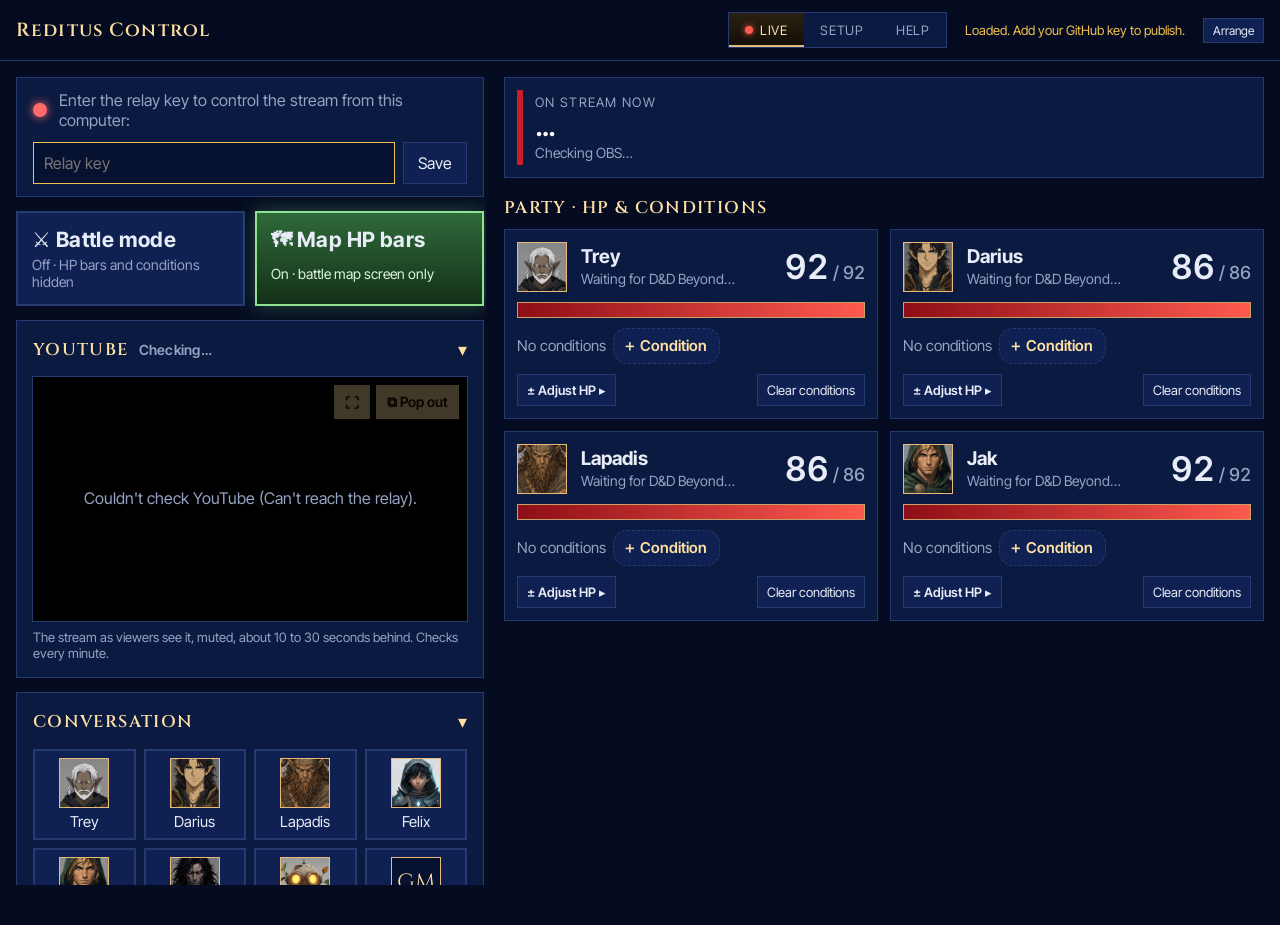
==== control.html @ 688e31c7 "Setup: OBS link box always uses the relay key saved right now Co-Authored-By: Claude Opus 5.5 <norep" ====
<!doctype html>
<html lang="en">
<head>
<meta charset="utf-8">
<meta name="viewport" content="width=device-width, initial-scale=1">
<meta name="robots" content="noindex">
<title>Reditus Overlay Control</title>
<link rel="stylesheet" href="https://fonts.googleapis.com/css2?family=Cinzel:wght@600&family=Inter+Tight:wght@400;500;600&display=swap">
<style>
/* Layout: editor column on the left, sticky live 16:9 preview on the right; stacks on narrow screens. Navy + gold, same world as the stream. */
:root {
  --ink: #050c22; --panel: #0b1a40; --panel-2: #0f2152; --line: #243a70;
  --gold: #e9b979; --gold-hi: #ffe0a3; --text: #e8ecf6; --muted: #95a3c4;
  --good: #5fd39a; --warn: #f2c14e; --bad: #ff6b6b;
  --display: "Cinzel", "Times New Roman", serif;
  --body: "Inter Tight", "Segoe UI", system-ui, sans-serif;
  color-scheme: dark;
}
* { box-sizing: border-box; }
html, body { margin: 0; background: var(--ink); color: var(--text); font-family: var(--body); font-size: 14px; }
.top { position: sticky; top: 0; z-index: 20; background: rgba(5,12,34,.96); border-bottom: 1px solid var(--line); backdrop-filter: blur(6px); }
.top .in { max-width: 1500px; margin: 0 auto; padding: 12px max(16px, env(safe-area-inset-right)) 12px max(16px, env(safe-area-inset-left)); display: flex; flex-wrap: wrap; align-items: center; gap: 10px 18px; }
h1 { font-family: var(--display); font-weight: 600; font-size: 19px; letter-spacing: .06em; color: var(--gold-hi); margin: 0; flex: 1 1 auto; }
.status { font-size: 13px; color: var(--muted); }
.status.good { color: var(--good); } .status.warn { color: var(--warn); } .status.bad { color: var(--bad); }
button, select, input, textarea { font: inherit; color: var(--text); }
.btn { background: var(--panel-2); border: 1px solid var(--line); padding: 8px 14px; cursor: pointer; }
.btn:hover { border-color: var(--gold); }
.btn.primary { background: linear-gradient(180deg, #f3cf8f, #c4894c); color: #1c1205; border-color: #f3cf8f; font-weight: 600; }
.btn.primary:disabled { opacity: .45; cursor: default; }
.btn.small { padding: 4px 9px; font-size: 12px; }
.sheetrow { display: flex; gap: 6px; align-items: stretch; }
.sheetrow input { flex: 1; min-width: 0; }
.sheetbtn { display: inline-flex; align-items: center; white-space: nowrap; text-decoration: none; color: var(--gold-hi); text-transform: none; letter-spacing: 0; }
.sheetbtn[aria-disabled="true"] { opacity: .4; pointer-events: none; }
.btn.battle[aria-pressed="true"] { background: linear-gradient(180deg, #d4202a, #7a0c14); border-color: #ff8a80; color: #fff; font-weight: 600; box-shadow: 0 0 14px rgba(255, 60, 60, .45); }
.hprow { display: grid; grid-template-columns: minmax(110px, 1fr) auto; gap: 8px 14px; align-items: center; padding: 10px 0; border-top: 1px solid var(--line); }
.hprow:first-of-type { border-top: 0; }
.hprow .who b { display: block; font-size: 15px; }
.hprow .who small { color: var(--muted); }
.hprow .who small.man { color: #ffb86b; }
.hpmeter { height: 8px; background: #2a0a10; border: 1px solid #c9a063; margin-top: 6px; position: relative; overflow: hidden; }
.hpmeter i { position: absolute; left: 0; top: 0; bottom: 0; background: linear-gradient(90deg, #8e0e17, #ff5a4f); transition: width .3s; }
.hpmeter i.t { background: #3a9cd8; }
.hpbtns { display: flex; flex-wrap: wrap; gap: 4px; align-items: center; justify-content: flex-end; }
.hpbtns input { width: 58px; }
.hpbtns .btn.dmg { color: #ff8a80; } .hpbtns .btn.heal { color: #8fe08f; }
.conds { grid-column: 1 / -1; display: flex; flex-wrap: wrap; gap: 4px; margin-top: 2px; }
.cchip { --cc: #e9b979; display: inline-flex; align-items: center; gap: 5px; padding: 3px 8px 3px 4px; font: inherit; font-size: 12px; color: var(--muted);
  background: var(--panel-2); border: 1px solid var(--line); border-radius: 14px; cursor: pointer; }
.cchip svg { width: 18px; height: 18px; color: var(--cc); opacity: .55; }
.cchip:hover { border-color: var(--cc); color: var(--text); }
.cchip[aria-pressed="true"] { background: color-mix(in srgb, var(--cc) 22%, #0b1a40); border-color: var(--cc); color: #fff; box-shadow: 0 0 8px color-mix(in srgb, var(--cc) 45%, transparent); }
.cchip[aria-pressed="true"] svg { opacity: 1; }
.cchip.sheet { border-style: dashed; cursor: default; }
.cchip:focus-visible { outline: 2px solid var(--gold-hi); outline-offset: 2px; }
.btn.danger:hover { border-color: var(--bad); color: var(--bad); }
:focus-visible { outline: 2px solid var(--gold-hi); outline-offset: 2px; }

.wrap { max-width: 1500px; margin: 0 auto; padding: 18px max(16px, env(safe-area-inset-right)) 60px max(16px, env(safe-area-inset-left)); display: grid; grid-template-columns: minmax(0, 1fr) minmax(0, 1.05fr); gap: 22px; align-items: start; }
@media (max-width: 1050px) { .wrap { grid-template-columns: minmax(0, 1fr); } .preview { position: static !important; order: -1; } }

.tabs { display: flex; flex-wrap: wrap; gap: 6px; margin-bottom: 14px; }
.tabs button { background: var(--panel); border: 1px solid var(--line); padding: 8px 14px; cursor: pointer; text-transform: uppercase; letter-spacing: .05em; font-size: 12px; }
.tabs button[aria-selected="true"] { border-color: var(--gold); color: var(--gold-hi); background: linear-gradient(180deg, #2a2112, #120d06); }
section[hidden] { display: none !important; }

.card { background: var(--panel); border: 1px solid var(--line); padding: 14px; margin-bottom: 12px; }
.card h3 { margin: 0 0 10px; font-family: var(--display); font-weight: 600; font-size: 15px; letter-spacing: .05em; color: var(--gold-hi); display: flex; align-items: center; gap: 10px; }
.card h3 .spacer { flex: 1; }
.card h3 .btn { font-family: var(--body); letter-spacing: 0; }
.card.off { opacity: .7; }
.card h3 .qtog { min-width: 92px; border-color: var(--line); color: var(--muted); }
.card h3 .qtog.on { border-color: #6ee07a; color: #c9f5cf; background: rgba(60, 150, 80, .22); }
.card .fold { width: 30px; height: 30px; flex: none; display: grid; place-items: center; background: none; border: 1px solid var(--line); color: var(--gold-hi); cursor: pointer; padding: 0; font-size: 13px; transition: transform .15s; }
.card .fold:hover { border-color: var(--gold-hi); }
.card.collapsed .fold { transform: rotate(-90deg); }
.card h3 .title { cursor: pointer; }
.card.collapsed > :not(h3) { display: none; }
.card.collapsed h3 { margin-bottom: 0; }
.foldall { display: flex; gap: 8px; margin: 0 0 10px; }
.card .grip { cursor: grab; color: var(--muted, #8a93a8); font-size: 20px; line-height: 1; padding: 2px 4px; user-select: none; flex: none; }
.card .grip:hover { color: var(--gold-hi); }
.card.dragging { opacity: .4; }
.card.drop-before { box-shadow: 0 -4px 0 var(--gold-hi); }
.card.drop-after { box-shadow: 0 4px 0 var(--gold-hi); }
.grid { display: grid; gap: 10px; grid-template-columns: repeat(auto-fit, minmax(130px, 1fr)); }
.grid.stats { grid-template-columns: repeat(6, minmax(0, 1fr)); gap: 6px; }
@media (max-width: 520px) { .grid.stats { grid-template-columns: repeat(3, minmax(0, 1fr)); } }
label.f { display: flex; flex-direction: column; gap: 4px; font-size: 11px; text-transform: uppercase; letter-spacing: .06em; color: var(--muted); min-width: 0; }
label.f input, label.f select, label.f textarea { background: #071230; border: 1px solid var(--line); padding: 7px 8px; font-size: 14px; text-transform: none; letter-spacing: 0; width: 100%; min-width: 0; }
label.f input:focus, label.f select:focus, label.f textarea:focus { border-color: var(--gold); outline: none; }
.stats label.f input { text-align: center; font-variant-numeric: tabular-nums; font-size: 16px; font-weight: 600; }
.row { display: flex; flex-wrap: wrap; align-items: center; gap: 8px 16px; margin-top: 10px; }
.chk { display: inline-flex; align-items: center; gap: 7px; cursor: pointer; font-size: 13px; }
.chk input { accent-color: var(--gold); width: 16px; height: 16px; }
.portrait { width: 44px; height: 44px; object-fit: cover; border: 1px solid var(--gold); background: #071230; flex: none; }
.msg { display: grid; grid-template-columns: 130px minmax(0, 1fr) auto; gap: 8px; align-items: end; margin-bottom: 8px; }
@media (max-width: 560px) { .msg { grid-template-columns: minmax(0, 1fr); } }
.hint { color: var(--muted); font-size: 12.5px; line-height: 1.5; margin: 6px 0 0; max-width: 70ch; }
.hint b { color: var(--text); font-weight: 600; }
.mods { font-size: 11px; color: var(--muted); text-align: center; margin-top: 2px; font-variant-numeric: tabular-nums; }

.preview { position: sticky; top: 74px; }
.screen { position: relative; width: 100%; aspect-ratio: 16 / 9; background: #000; overflow: hidden; box-shadow: 0 0 0 1px var(--line), 0 20px 50px rgba(0,0,0,.55); }
.screen iframe[hidden] { display: none; }
.screen iframe { color-scheme: light; background: transparent; position: absolute; left: 0; top: 0; width: 1920px; height: 1080px; border: 0; transform-origin: 0 0; }
.pv-bar { display: flex; flex-wrap: wrap; gap: 8px 14px; align-items: center; margin-bottom: 10px; font-size: 13px; color: var(--muted); }
.pv-bar select { background: var(--panel); border: 1px solid var(--line); padding: 6px 8px; }

/* ---- modes ---- */
.modes { display: inline-flex; border: 1px solid var(--line); background: var(--panel); }
.modes button { background: none; border: 0; padding: 9px 16px; cursor: pointer; font-size: 13px; letter-spacing: .06em; text-transform: uppercase; color: var(--muted); }
.modes button[aria-selected="true"] { background: linear-gradient(180deg, #2a2112, #120d06); color: var(--gold-hi); box-shadow: inset 0 -2px 0 var(--gold); }
.modes button .dot { display: inline-block; width: 8px; height: 8px; border-radius: 50%; background: #ff5a4f; margin-right: 7px; vertical-align: 1px; box-shadow: 0 0 6px #ff5a4f; }
[data-mode="live"] .setup-only, [data-mode="help"] .setup-only { display: none !important; }
.mode[hidden] { display: none !important; }

/* ---- LIVE mode: built for a 17" 1080p laptop beside the stream, read from ~3 ft — big type, big targets, everything on one screen ----
   left rail: connection, the two switches, conversation picker · right: party grid (3 across at 1920) */
.live { --lf: 17px; font-size: var(--lf); max-width: 1900px; margin: 0 auto; padding: 16px max(16px, env(safe-area-inset-right)) 40px max(16px, env(safe-area-inset-left));
  display: grid; grid-template-columns: minmax(380px, 470px) minmax(0, 1fr); gap: 18px; align-items: start; }
.live .rail { display: grid; grid-template-columns: minmax(0, 1fr); gap: 14px; align-content: start; position: sticky; top: 76px; max-height: calc(100vh - 92px); overflow-y: auto; scrollbar-width: thin; padding-right: 2px; }
@media (max-width: 1100px) { .live { grid-template-columns: minmax(0, 1fr); } .live .rail { position: static; } }
.live h2 { font-family: var(--display); font-size: 17px; letter-spacing: .08em; text-transform: uppercase; color: var(--gold-hi); margin: 0 0 12px; font-weight: 600; }
.live .panel { background: var(--panel); border: 1px solid var(--line); padding: 16px; }
.conn { display: flex; align-items: center; gap: 12px; font-size: 16px; color: var(--muted); flex-wrap: wrap; background: var(--panel); border: 1px solid var(--line); padding: 12px 16px; }
.conn i { width: 14px; height: 14px; border-radius: 50%; background: var(--warn); flex: none; }
.conn > span { flex: 1 1 0; min-width: 0; }
.conn.ok i { background: var(--good); box-shadow: 0 0 10px var(--good); } .conn.bad i { background: var(--bad); box-shadow: 0 0 10px var(--bad); }
.conn .keyin { display: flex; gap: 8px; flex: 1 1 100%; }
.conn .keyin input { flex: 1; min-width: 0; background: #071230; border: 1px solid var(--warn); padding: 10px; font-size: 16px; }
.switches { display: grid; grid-template-columns: 1fr 1fr; gap: 10px; }
.switch { display: grid; gap: 4px; text-align: left; padding: 14px 14px; min-height: 84px; cursor: pointer; background: var(--panel-2); border: 2px solid var(--line); }
.switch b { font-size: 21px; letter-spacing: .02em; } .switch span { font-size: 14px; color: var(--muted); }
.switch:hover { border-color: var(--gold); }
.switch[aria-pressed="true"] { background: linear-gradient(180deg, #c81e28, #6e0b13); border-color: #ff8a80; box-shadow: 0 0 22px rgba(255, 60, 60, .45); }
.switch[aria-pressed="true"] span { color: #ffe1de; }
.switch.map[aria-pressed="true"] { background: linear-gradient(180deg, #2f6a3a, #143018); border-color: #8fe08f; box-shadow: 0 0 18px rgba(120, 230, 120, .3); }
.switch.map[aria-pressed="true"] span { color: #dcf7dc; }
.talkgrid { display: grid; grid-template-columns: repeat(4, minmax(0, 1fr)); gap: 8px; }
.tpick { position: relative; display: grid; justify-items: center; gap: 4px; padding: 7px 4px; background: var(--panel-2); border: 2px solid var(--line); cursor: pointer; font-size: 15px; min-width: 0; }
.tpick span { max-width: 100%; overflow: hidden; text-overflow: ellipsis; white-space: nowrap; }
.tpick img, .tpick .gmface { width: 50px; height: 50px; object-fit: cover; border: 1px solid var(--gold); background: #071230; display: grid; place-items: center; font-family: var(--display); color: var(--gold-hi); font-size: 22px; }
.tpick:hover { border-color: var(--gold); }
.tpick[data-side] { border-color: var(--gold-hi); background: linear-gradient(180deg, #3a2c14, #120d06); }
.tpick[data-side]::after { content: attr(data-side); position: absolute; top: 5px; left: 5px; font-size: 13px; font-weight: 700; color: #1c1205; background: var(--gold-hi); padding: 2px 7px; }
.tpick.onair::before { content: "ON AIR"; position: absolute; top: 5px; right: 5px; font-size: 10px; font-weight: 700; letter-spacing: .06em; color: #fff; background: #c81e28; padding: 2px 5px; }
.talkbar { display: grid; grid-template-columns: auto 1fr; gap: 10px; margin-top: 12px; }
.btn.big { padding: 14px 18px; font-size: 18px; min-height: 58px; }
.talkstate { font-size: 16px; color: var(--muted); margin-top: 10px; line-height: 1.45; } .talkstate b { color: var(--text); }
.talkstate .pend { color: var(--gold-hi); font-weight: 600; }
.tpvhead { display: flex; align-items: center; justify-content: space-between; gap: 10px; margin: 12px 0 6px; font-size: 15px; font-weight: 600; color: var(--muted); }
.tpvhead.pending span { color: var(--gold-hi); }
.tpvhead.isset span { color: #8fe08f; }
.tthumb iframe { pointer-events: none; }
.tthumb.pending { box-shadow: 0 0 0 2px var(--gold-hi); }
.tthumb.isset { box-shadow: 0 0 0 2px #8fe08f; }
.btn.step { width: 100%; margin-top: 10px; display: flex; align-items: center; justify-content: center; gap: 10px; }
.btn.step i { font-style: normal; width: 26px; height: 26px; border-radius: 50%; display: grid; place-items: center; font-size: 15px; background: rgba(0,0,0,.35); }
.btn.golive { background: linear-gradient(180deg, #c81e28, #6e0b13); border-color: #ff8a80; color: #fff; font-weight: 700; }
.btn.golive:hover:not(:disabled) { box-shadow: 0 0 18px rgba(255, 60, 60, .5); }
.btn.step:disabled { opacity: .4; cursor: default; }
.backmain { margin-top: 8px; }
.live .panel.fold { padding: 0; }
.phead { width: 100%; display: flex; align-items: center; gap: 10px; background: none; border: 0; padding: 14px 16px; cursor: pointer; color: inherit; text-align: left; min-height: 56px; }
.phead h2 { margin: 0 !important; }
.phead:hover h2 { color: #fff; }
.chev { display: inline-block; color: var(--gold-hi); font-size: 18px; transition: transform .15s; }
.phead .chev { margin-left: auto; }
.fold.closed .phead .chev, .tpvtoggle[aria-expanded="false"] .chev { transform: rotate(-90deg); }
.pbody { padding: 0 16px 16px; }
.fold.closed .pbody { display: none; }
.ytstate { font-size: 14px; color: var(--muted); font-weight: 600; letter-spacing: .02em; }
.ytstate.onair { color: #fff; background: #c81e28; padding: 3px 9px; letter-spacing: .08em; }
.ytstate.onair::before { content: "● "; }
.ytbox { position: relative; aspect-ratio: 16 / 9; background: #000; box-shadow: 0 0 0 1px var(--line); display: grid; place-items: center; overflow: hidden; }
.ytbox iframe { position: absolute; inset: 0; width: 100%; height: 100%; border: 0; }
.ytmsg { padding: 16px; text-align: center; font-size: 16px; color: var(--muted); line-height: 1.45; }
.ythint { font-size: 13px; color: var(--muted); margin-top: 8px; }
.tpvtoggle { background: none; border: 0; padding: 6px 2px; color: inherit; font: inherit; cursor: pointer; display: flex; align-items: center; gap: 6px; min-height: 40px; }
.tthumb.shut { display: none; }
.lpmore .adjtog { font-weight: 600; }
.lpmore .adjtog::after { content: " ▸"; } .lpmore .adjtog.open::after { content: " ▾"; }
.lpmore .lpuse { display: none; border-color: var(--warn); color: var(--warn); }
.lpc.man .lpmore .lpuse { display: inline-block; }
.lpmore .lpclr { margin-left: auto; }
.lpadj { display: grid; gap: 10px; padding-top: 10px; border-top: 1px dashed var(--line); }
.lpadj[hidden] { display: none; }
.failsafe { position: fixed; inset: 0; z-index: 100; display: grid; place-items: center; background: rgba(2, 6, 18, .78); backdrop-filter: blur(3px); }
.failsafe[hidden] { display: none; }
.fsbox { width: min(760px, 92vw); background: var(--panel); border: 2px solid var(--gold-hi); box-shadow: 0 0 60px rgba(233, 185, 121, .35); padding: 34px 38px; text-align: center; animation: fsin .25s ease-out; }
@keyframes fsin { from { transform: scale(.94); opacity: 0; } }
.fskick { font-size: 16px; letter-spacing: .12em; text-transform: uppercase; color: var(--gold-hi); }
.fsbox h2 { font-family: var(--display); font-size: 40px; line-height: 1.2; margin: 12px 0 28px; color: #fff; text-transform: none; letter-spacing: .01em; }
.fsbtns { display: grid; grid-template-columns: 1fr 1fr; gap: 18px; }
.fsbtns .btn { min-height: 96px; font-size: 30px; font-weight: 700; }
.fsyes { background: linear-gradient(180deg, #2f6a3a, #143018); border-color: #8fe08f; color: #fff; }
.fsno { background: linear-gradient(180deg, #c81e28, #6e0b13); border-color: #ff8a80; color: #fff; }
.fshint { font-size: 17px; color: var(--muted); margin: 20px 0 0; }
[data-mode="setup"] .live-only, [data-mode="help"] .live-only { display: none !important; }
.arrange { display: inline-flex; gap: 6px; }
.lmain { display: grid; grid-template-columns: minmax(0, 1fr); gap: 14px; align-content: start; }
.lmain > .obsbar, .rail > .obsbar { margin-bottom: 0; }
.live.flip { grid-template-columns: minmax(0, 1fr) minmax(380px, 470px); }
.live.flip .rail { order: 2; }
.rail .obsbar { grid-template-columns: minmax(0, 1fr); }
.rail .obsbar .obsnow { padding: 2px 10px; }
.rail .obsbar .oscene { flex: 1 1 calc(50% - 8px); }
.ptools { position: absolute; top: 8px; right: 8px; z-index: 8; display: flex; gap: 6px; opacity: .25; transition: opacity .15s; }
.screen:hover .ptools, .ytbox:hover .ptools, .ptools:focus-within, :fullscreen .ptools { opacity: 1; }
.ptools button { font: 600 14px var(--body, Inter, sans-serif); min-height: 34px; padding: 6px 11px; color: #1c1205; background: var(--gold-hi); border: 0; cursor: pointer; box-shadow: 0 2px 8px rgba(0,0,0,.45); }
.screen:fullscreen, .ytbox:fullscreen { width: 100vw; height: 100vh; aspect-ratio: auto; background: #000; box-shadow: none; }
/* arranging */
.arranging [data-panel] { position: relative; outline: 2px dashed rgba(233, 185, 121, .55); outline-offset: 3px; cursor: grab; }
.arranging [data-panel] > * { pointer-events: none; }
.arranging [data-panel]::before { content: "⠿ drag"; position: absolute; z-index: 6; top: 6px; right: 8px; font-size: 13px; font-weight: 700; letter-spacing: .04em; color: #1c1205; background: var(--gold-hi); padding: 3px 8px; pointer-events: none; }
.arranging [data-panel].dragging { opacity: .35; }
.arranging .dzone { outline: 1px solid transparent; min-height: 120px; }
.arranging .dzone.can { outline-color: rgba(110, 224, 122, .5); }
.arranging .dzone.cant { outline-color: rgba(255, 107, 107, .5); }
.dropline { height: 6px; background: var(--gold-hi); box-shadow: 0 0 12px var(--gold-hi); border-radius: 3px; }
.obsbar { display: grid; grid-template-columns: minmax(230px, 280px) minmax(0, 1fr); gap: 14px; align-items: stretch; background: var(--panel); border: 1px solid var(--line); padding: 12px; margin-bottom: 14px; }
.obsnow { display: grid; align-content: center; gap: 2px; padding: 4px 12px; border-left: 6px solid #c81e28; }
.obsnow small { font-size: 13px; letter-spacing: .1em; text-transform: uppercase; color: var(--muted); }
.obsnow b { font-size: 26px; line-height: 1.15; color: #fff; overflow-wrap: anywhere; }
.obsnow span { font-size: 14px; color: var(--muted); }
.obsnow span.ok::before { content: "● "; color: #6ee07a; } .obsnow span.bad::before { content: "● "; color: #ff6b6b; }
.obsbar.off .obsnow { border-left-color: #556; } .obsbar.off .obsnow b { color: var(--muted); }
.obsscenes { display: flex; flex-wrap: wrap; gap: 8px; align-content: center; }
.oscene { position: relative; min-height: 54px; padding: 10px 16px; font-size: 17px; background: var(--panel-2); border: 2px solid var(--line); color: var(--text); cursor: pointer; }
.oscene:hover { border-color: var(--gold); }
.oscene.on { background: linear-gradient(180deg, #c81e28, #6e0b13); border-color: #ff8a80; color: #fff; font-weight: 700; cursor: default; }
.oscene.on::after { content: "LIVE"; margin-left: 10px; font-size: 11px; letter-spacing: .08em; background: #fff; color: #b3141e; padding: 2px 6px; vertical-align: 2px; }
.oscene.pv { border-color: #6ee07a; }
.oscene.armed { background: linear-gradient(180deg, #e9b979, #a8743a); color: #1c1205; border-color: var(--gold-hi); font-weight: 700; }
.oscene.going { opacity: .7; }
.obsscenes .none { font-size: 15px; color: var(--muted); line-height: 1.45; }
.linkrow { display: flex; gap: 8px; } .linkrow input { flex: 1; min-width: 0; }
.lp { display: grid; gap: 12px; grid-template-columns: repeat(auto-fill, minmax(318px, 1fr)); }
.lpc { min-width: 0; position: relative; background: var(--panel); border: 1px solid var(--line); padding: 12px; display: grid; grid-template-columns: minmax(0, 1fr); gap: 10px; align-content: start; }
.lpc.picking { z-index: 5; border-color: var(--gold); }
.lpc.down { border-color: #ff6b6b; box-shadow: inset 0 0 0 1px #ff6b6b; }
.lph { display: flex; align-items: center; gap: 14px; }
.lph img { width: 50px; height: 50px; object-fit: cover; border: 1px solid var(--gold); flex: none; background: #071230; }
.lph .nm { flex: 1; min-width: 0; } .lph .nm b { display: block; font-size: 19px; white-space: nowrap; overflow: hidden; text-overflow: ellipsis; }
.lph .nm small { color: var(--muted); font-size: 14px; } .lph .nm small.man { color: #ffb86b; }
.lph .hpnum { font-size: 34px; font-weight: 600; font-variant-numeric: tabular-nums; line-height: 1; text-align: right; white-space: nowrap; }
.lph .hpnum small { font-size: 18px; color: var(--muted); font-weight: 500; } .lph .hpnum .tmp { color: #7fc8ff; font-size: 18px; }
.lpbar { height: 16px; background: #2a0a10; border: 1px solid #c9a063; position: relative; overflow: hidden; }
.lpbar i { position: absolute; left: 0; top: 0; bottom: 0; background: linear-gradient(90deg, #8e0e17, #ff5a4f); transition: width .3s; } .lpbar i.t { background: #3a9cd8; }
.lpbtns { display: grid; grid-template-columns: repeat(6, minmax(0, 1fr)); gap: 7px; }
.lpbtns .btn { padding: 0; font-size: 18px; font-weight: 700; min-height: 50px; }
.lpbtns .dmg { color: #ff9c94; background: #2a0d14; } .lpbtns .heal { color: #9ee89e; background: #0d2a16; }
.lpamt { display: grid; grid-template-columns: minmax(64px, 1fr) auto auto auto; gap: 6px; }
.lpamt input { background: #071230; border: 1px solid var(--line); padding: 8px 10px; font-size: 18px; min-width: 0; }
.lpamt .btn { min-height: 48px; font-weight: 600; font-size: 15px; padding: 0 10px; }
.lpamt .dmg { color: #ff9c94; } .lpamt .heal { color: #9ee89e; }
.lpmore { display: flex; flex-wrap: wrap; gap: 7px; }
.lpmore .btn { font-size: 13px; padding: 7px 9px; }
.lpconds { display: flex; flex-wrap: wrap; gap: 7px; align-items: center; }
.lpconds .none { color: var(--muted); font-size: 15px; }
.lpconds .cchip { font-size: 15px; padding: 7px 12px 7px 8px; }
.lpconds .cchip svg { width: 24px; height: 24px; }
.lpconds .cwrap { display: inline-flex; align-items: stretch; }
.lpconds .cwrap .cchip { border-top-right-radius: 0; border-bottom-right-radius: 0; }
.lpconds .cshow { font: 600 13px var(--body, Inter, sans-serif); padding: 0 10px; min-height: 40px; color: var(--muted); background: var(--panel-2); border: 1px solid var(--line); border-left: 0; cursor: pointer; white-space: nowrap; }
.lpconds .cshow:hover { color: #fff; border-color: var(--gold); }
.lpconds .cshow.on { color: #1c1205; background: var(--gold-hi); border-color: var(--gold-hi); }
.lpconds .cshow.on.auto { background: rgba(233, 185, 121, .55); }
.lpconds .cwrap.shown .cchip { box-shadow: 0 0 0 2px var(--gold-hi); }
.lpconds .addc { border-style: dashed; color: var(--gold-hi); font-weight: 600; }
/* condition picker pops over the card below so the grid never jumps */
.cpick { position: absolute; left: -1px; right: -1px; top: calc(100% - 2px); z-index: 6; display: grid; grid-template-columns: repeat(3, minmax(0, 1fr)); gap: 7px;
  background: #0a1838; border: 1px solid var(--gold); border-top: 0; padding: 10px 12px 12px; box-shadow: 0 18px 40px rgba(0, 0, 0, .7); grid-template-columns: repeat(2, minmax(0, 1fr)); }
.cpick[hidden] { display: none; }
.cpick .cchip { justify-content: flex-start; padding: 7px 8px 7px 7px; font-size: 14.5px; border-radius: 6px; min-height: 48px; min-width: 0; }
.cpick .cchip span { line-height: 1.15; text-align: left; }
.cpick .cchip svg { width: 26px; height: 26px; flex: none; }
@media (max-width: 520px) { .lp { grid-template-columns: minmax(0, 1fr); } .lpbtns { grid-template-columns: repeat(3, minmax(0, 1fr)); } .lpamt { grid-template-columns: 1fr 1fr 1fr; } .lpamt input { grid-column: 1 / -1; } .cpick { grid-template-columns: 1fr 1fr; } }

/* ---- tooltips (Setup) ---- */
.tip { display: inline-grid; place-items: center; width: 17px; height: 17px; margin-left: 6px; border-radius: 50%; border: 1px solid var(--line); background: #071230; color: var(--gold-hi);
  font-size: 11px; font-weight: 700; cursor: help; position: relative; vertical-align: 1px; text-transform: none; letter-spacing: 0; padding: 0; }
.tip:hover, .tip:focus-visible { border-color: var(--gold); }
.tip:hover::after, .tip:focus-visible::after { content: attr(data-tip); position: absolute; left: 50%; bottom: calc(100% + 8px); transform: translateX(-50%); width: max-content; max-width: 280px;
  background: #050c22; border: 1px solid var(--gold); color: var(--text); padding: 8px 10px; font-size: 12.5px; line-height: 1.45; font-weight: 400; text-align: left; z-index: 30; box-shadow: 0 8px 24px rgba(0,0,0,.6); white-space: normal; }
.chk .tip { margin-left: 2px; }

/* ---- HELP mode ---- */
.help { max-width: 820px; margin: 0 auto; padding: 18px max(16px, env(safe-area-inset-right)) 60px max(16px, env(safe-area-inset-left)); }
.help .intro { color: var(--muted); margin: 0 0 14px; }
.help details { background: var(--panel); border: 1px solid var(--line); margin-bottom: 8px; }
.help summary { cursor: pointer; padding: 13px 16px; font-size: 15px; font-weight: 600; list-style: none; display: flex; align-items: center; gap: 10px; }
.help summary::-webkit-details-marker { display: none; }
.help summary::before { content: "+"; color: var(--gold-hi); font-size: 18px; width: 14px; }
.help details[open] summary::before { content: "–"; }
.help details[open] summary { border-bottom: 1px solid var(--line); color: var(--gold-hi); }
.help .body { padding: 10px 18px 14px; line-height: 1.6; }
.help .body ol, .help .body ul { margin: 6px 0; padding-left: 20px; }
.help code { background: #071230; padding: 1px 5px; font-size: 12.5px; }
.help .grp { font-family: var(--display); color: var(--gold-hi); letter-spacing: .08em; text-transform: uppercase; font-size: 12px; margin: 18px 0 8px; }

.dialog { position: fixed; inset: 0; background: rgba(2,6,18,.78); display: flex; align-items: center; justify-content: center; z-index: 50; padding: 16px; }
.dialog[hidden] { display: none; }
.dialog .box { background: var(--panel); border: 1px solid var(--gold); max-width: 560px; width: 100%; padding: 20px; }
.dialog h2 { font-family: var(--display); color: var(--gold-hi); font-size: 18px; margin: 0 0 10px; }
.dialog ol { padding-left: 20px; line-height: 1.6; color: var(--text); margin: 8px 0 14px; }
.dialog a { color: var(--gold-hi); }
.dialog code { background: #071230; padding: 1px 5px; }
.dialog .row { justify-content: flex-end; }
</style>
</head>
<body data-mode="live">
<div class="top"><div class="in">
  <h1>Reditus Control</h1>
  <div class="modes" role="tablist" aria-label="Mode">
    <button role="tab" id="m-live" data-m="live" aria-selected="true"><span class="dot"></span>Live</button>
    <button role="tab" id="m-setup" data-m="setup" aria-selected="false">Setup</button>
    <button role="tab" id="m-help" data-m="help" aria-selected="false">Help</button>
  </div>
  <span class="status" id="status">Loading…</span>
  <span class="arrange live-only"><button class="btn small" id="b-arrange" type="button" title="Drag the Live panels into the order you like">Arrange</button><button class="btn small" id="b-flip" type="button" hidden>⇆ Flip sides</button><button class="btn small" id="b-lreset" type="button" hidden>Reset</button></span>
  <button class="btn setup-only" id="b-revert" type="button">Discard changes</button>
  <button class="btn primary setup-only" id="b-publish" type="button" disabled>Publish to stream</button>
  <button class="btn small setup-only" id="b-token" type="button" title="GitHub access for publishing">GitHub key</button>
</div></div>

<!-- LIVE: what the DM changes mid-game. Everything here goes to the stream in a few seconds, no Publish. -->
<div class="live mode" id="mode-live">
 <div class="rail dzone" data-zone="rail">
  <div class="conn dpanel" id="conn" data-panel="conn"><i></i><span id="conn-t">Connecting to the stream…</span></div>
  <div class="switches dpanel" id="switches" data-panel="switches">
    <button type="button" class="switch" id="b-battle" aria-pressed="false"><b>⚔ Battle mode</b><span>Off · HP bars hidden</span></button>
    <button type="button" class="switch map" id="b-mapbars" aria-pressed="true"><b>🗺 Map HP bars</b><span>On · battle map screen only</span></button>
  </div>
  <div class="panel fold dpanel" id="yt-panel" data-fold="yt" data-panel="yt">
    <button type="button" class="phead" aria-expanded="true"><h2>YouTube</h2><span class="ytstate" id="yt-state">Checking…</span><span class="chev">▾</span></button>
    <div class="pbody">
      <div class="ytbox" id="yt-box"><div class="ytmsg" id="yt-msg">Checking if the channel is live…</div></div>
      <div class="ythint">The stream as viewers see it, muted, about 10 to 30 seconds behind. Checks every minute.</div>
    </div>
  </div>
  <div class="panel fold dpanel" id="talk-panel" data-fold="talk" data-panel="talk">
    <button type="button" class="phead" aria-expanded="true"><h2>Conversation</h2><span class="ytstate" id="talk-mini"></span><span class="chev">▾</span></button>
    <div class="pbody">
    <div class="talkgrid" id="talk-grid" role="group" aria-label="Pick two characters"></div>
    <div class="tpvhead"><button type="button" class="tpvtoggle" id="tpv-toggle" aria-expanded="true"><span class="chev">▾</span> <span id="tpv-label">Preview</span></button><button type="button" class="btn small" id="talk-swap">⇄ Swap sides</button></div>
    <div class="screen tthumb" id="tscreen"><iframe id="tpvu" title="Conversation preview, bottom layer" tabindex="-1"></iframe><iframe id="tpv" title="Conversation preview" tabindex="-1"></iframe></div>
    <button type="button" class="btn big primary step" id="talk-apply">Set up conversation screen</button>
    <div class="talkstate" id="talk-state"></div>
    </div>
  </div>
 </div>
  <div class="lmain dzone" data-zone="main">
    <div class="obsbar dpanel" id="obsbar" data-panel="obs">
      <div class="obsnow"><small>On stream now</small><b id="obs-now">…</b><span id="obs-link">Checking OBS…</span></div>
      <div class="obsscenes" id="obs-scenes" role="group" aria-label="OBS scenes"></div>
    </div>
    <div class="dpanel" id="party-panel" data-panel="party" data-only="main">
    <h2 style="margin:4px 0 10px">Party · HP &amp; conditions</h2>
    <div class="lp" id="live-party"></div>
    </div>
  </div>
</div>

<!-- HELP -->
<div class="help mode" id="mode-help" hidden>
  <p class="intro">Quick answers. <b>Live</b> is for during the game: everything there reaches the stream in a few seconds. <b>Setup</b> is for building the stream: changes there need <b>Publish to stream</b> and take about a minute.</p>

  <div class="grp">During a session</div>
  <details open><summary>Start-of-session checklist</summary><div class="body"><ol>
    <li>Open this page in <b>Live</b> mode. The dot at the top left should be green ("Connected").</li>
    <li>Players open their camera link (the card they were sent) and type the group password.</li>
    <li>Check each "… Cam" in OBS shows the right person. Cameras move into place by themselves.</li>
    <li>Battle mode <b>off</b> to start.</li></ol></div></details>
  <details><summary>Start a fight (show HP bars)</summary><div class="body">Press <b>⚔ Battle mode</b> so it turns red. HP bars and conditions appear on stream in a few seconds. Press it again after the fight. The <b>battle map</b> screen shows HP bars on its own (the green <b>🗺 Map HP bars</b> switch), even when battle mode is off.</div></details>
  <details><summary>Change someone's HP</summary><div class="body"><ul>
    <li>Normally HP follows the player's D&amp;D Beyond sheet by itself. Nothing to do.</li>
    <li>To change it yourself: tap <b>−10 −5 −1</b> or <b>+1 +5 +10</b>, or type a number and press <b>Damage</b> / <b>Heal</b> / <b>Temp HP</b>. Enter = Damage.</li>
    <li>Once you change it here, that character is on <b>Manual HP</b> (their sheet is ignored). Tap <b>Use sheet HP</b> to undo.</li></ul></div></details>
  <details><summary>Add or remove a condition</summary><div class="body">Tap <b>＋ Condition</b> on the character, then tap the condition. Tap it again (or its chip with ✕) to remove it. It animates on and off on stream. <b>Exhaustion</b> goes up one level per tap (1–6, then off). Conditions marked <b>· sheet</b> come from the player's D&amp;D Beyond sheet; clear those on the sheet. They only show on stream while HP bars show.</div></details>
  <details><summary>Show a conversation between two characters</summary><div class="body"><ol>
    <li>In <b>Conversation</b>, tap the first character (L), then the second (R). <b>⇄ Swap</b> flips sides.</li>
    <li>Press <b>Apply to conversation scene</b>. The tiles marked <b>ON AIR</b> are what's showing.</li>
    <li>Switch OBS to your Conversation scene. Their cameras move into the two windows by themselves.</li></ol></div></details>
  <details><summary>A player's camera is black</summary><div class="body">Their character animation shows instead, so the stream still looks fine. Ask them to open their camera link again; it reconnects to the same spot by itself. You don't need to change anything in OBS.</div></details>
  <details><summary>The dot at the top is red</summary><div class="body"><ul>
    <li><b>"Enter the relay key"</b>: type the relay key in the box there and press Save. Do it once per computer.</li>
    <li><b>"Can't reach the relay"</b>: check the internet connection, then reload the page.</li></ul></div></details>

  <div class="grp">Setting up (Setup mode)</div>
  <details><summary>Add a new character</summary><div class="body">Setup → <b>Party</b> → bottom of the page. Paste their D&amp;D Beyond link (sheet set to Public) and press <b>Import character</b>. Everything fills in. Press <b>Publish to stream</b>. Then make their camera in OBS: a Browser Source named "<i>Name</i> Cam" with their VDO.Ninja link.</div></details>
  <details><summary>A player is away for the session</summary><div class="body">Setup → <b>Party</b> → their card → untick <b>Camera window</b> (their window disappears and everyone else re-arranges), or tick <b>Cover camera with loop</b> to show their animated character in their window. Publish.</div></details>
  <details><summary>Change the scrolling bar messages</summary><div class="body">Setup → <b>Scrolling bar</b>. Edit, add or reorder messages, then Publish.</div></details>
  <details><summary>Publishing for the first time (GitHub key)</summary><div class="body">Setup → <b>GitHub key</b> (top right) and follow the steps in the box. Only needed once per computer. Live mode never needs it.</div></details>
  <details><summary>OBS: cameras line up by themselves</summary><div class="body"><ol>
    <li>OBS → <b>Tools → WebSocket Server Settings</b> → tick <b>Enable</b>, copy the password.</li>
    <li>Every top-layer overlay link ends with <code>&amp;obs=YOURPASSWORD</code>.</li>
    <li>Camera sources are named exactly <code>Trey Cam</code>, <code>Darius Cam</code>, <code>GM Cam</code>… and added to each scene as <b>Existing</b> sources.</li>
    <li>Not working? Add <code>&amp;obsdebug=1</code> to the overlay link. A box in the corner says what's wrong.</li></ol></div></details>
  <details><summary>OBS scene control (see and switch scenes from Live)</summary><div class="body"><ol>
    <li>Setup → <b>Show &amp; GM</b> → <b>OBS link</b> → <b>Copy link</b>.</li>
    <li>In OBS add a <b>Browser Source</b> called <b>OBS Link</b> to any scene, paste the link and replace <code>OBS_PASSWORD</code> with the OBS WebSocket password.</li>
    <li><b>Untick “Shutdown source when not visible”</b>. You can hide it with the eye icon; it keeps working.</li>
    <li>Live mode now shows <b>On stream now</b> and a button for every scene. Tap a scene <b>twice</b> to switch. The Stream Deck still works; the panel follows whatever is on stream.</li>
    <li>Says “No word from OBS”? OBS is closed, or the OBS Link source was removed or has the wrong password (add <code>&amp;debug=1</code> to its link to see why).</li></ol></div></details>
  <details><summary>Camera links (VDO.Ninja)</summary><div class="body">Each player has a permanent join link (on their card) and each "… Cam" source has a permanent view link ending in <code>#p=PASSWORD</code>. Set them once and never change them. Full details are in <b>Reditus_VDO_Ninja_Guide.pdf</b>.</div></details>
</div>

<div class="failsafe" id="failsafe" hidden role="alertdialog" aria-modal="true" aria-labelledby="fs-q">
  <div class="fsbox">
    <div class="fskick" id="fs-kick">Conversation scene · 5 minutes</div>
    <h2 id="fs-q">Are they still having a conversation?</h2>
    <div class="fsbtns">
      <button type="button" class="btn fsyes" id="fs-yes">Yes, keep it</button>
      <button type="button" class="btn fsno" id="fs-no">No · <span id="fs-count">15</span></button>
    </div>
    <p class="fshint" id="fs-hint">No answer in 15 seconds switches OBS back to the main party scene.</p>
  </div>
</div>
<div class="wrap mode" id="mode-setup" hidden>
  <main>
    <div class="tabs" role="tablist">
      <button role="tab" id="tab-party" aria-selected="true" data-t="party">Party</button>
      <button role="tab" id="tab-ticker" aria-selected="false" data-t="ticker">Scrolling bar</button>
      <button role="tab" id="tab-show" aria-selected="false" data-t="show">Show &amp; GM</button>
      <button role="tab" id="tab-break" aria-selected="false" data-t="break">Break screen</button>

    </div>
    <section id="s-party"></section>
    <section id="s-ticker" hidden></section>
    <section id="s-show" hidden></section>
    <section id="s-break" hidden></section>

  </main>

  <aside class="preview">
    <div class="pv-bar">
      <label>Preview screen
        <select id="pv-scene">
          <option value="main">Main party</option><option value="spotlight">Spotlight</option><option value="talk">Conversation</option>
          <option value="map">Battle map</option><option value="gm">GM screen</option>
          <option value="intro">Intro</option><option value="break">Short break</option>
        </select>
      </label>
      <label id="pv-focus-wrap" hidden>on <select id="pv-focus"></select></label>
      <label class="chk"><input type="checkbox" id="pv-art" checked> Show bottom layer (loops under cameras)</label>
      <button class="btn small" id="pv-next" type="button">Next bar card ›</button>
    </div>
    <div class="screen" id="screen"><iframe id="pvu" title="Bottom layer preview"></iframe><iframe id="pv" title="Overlay preview"></iframe></div>
    <p class="hint">The preview shows your <b>unsaved</b> changes. Nothing reaches the stream until you press <b>Publish to stream</b>; the live overlay updates about a minute later.</p>
  </aside>
</div>

<div class="dialog" id="dlg" hidden>
  <div class="box" role="dialog" aria-labelledby="dlg-h">
    <h2 id="dlg-h">Connect GitHub (one time)</h2>
    <p class="hint">Publishing saves <code>data.js</code> into your <b>reditus-overlay</b> repo. That needs a GitHub key, which stays in this browser only.</p>
    <ol>
      <li>Open <a href="https://github.com/settings/personal-access-tokens/new" target="_blank" rel="noopener">github.com → New fine-grained token</a>.</li>
      <li>Name it <code>Reditus control panel</code> and set an expiry you're comfortable with.</li>
      <li>Under <b>Repository access</b> choose <b>Only select repositories</b> → <code>reditus-overlay</code>.</li>
      <li>Under <b>Permissions → Repository → Contents</b>, choose <b>Read and write</b>.</li>
      <li>Click <b>Generate token</b>, copy it, and paste it below.</li>
    </ol>
    <label class="f">GitHub key <input type="password" id="tok" autocomplete="off" placeholder="github_pat_…"></label>
    <div class="row">
      <button class="btn danger small" id="tok-forget" type="button">Forget key</button>
      <button class="btn" id="tok-cancel" type="button">Cancel</button>
      <button class="btn primary" id="tok-save" type="button">Save key</button>
    </div>
  </div>
</div>

<script src="js/conditions.js"></script>
<script>
(function () {
  "use strict";
  var OWNER = "nerdagenda", REPO = "reditus-overlay", PATH = "data.js", BRANCH = "main";
  var API = "https://api.github.com/repos/" + OWNER + "/" + REPO + "/contents/" + PATH;
  var S = null, ORIG = "", SHA = null;
  var $ = function (id) { return document.getElementById(id); };
  var LS = { get: function (k) { try { return localStorage.getItem(k); } catch (e) { return null; } }, set: function (k, v) { try { v == null ? localStorage.removeItem(k) : localStorage.setItem(k, v); } catch (e) {} } };
  var token = LS.get("reditus-gh-token") || "";

  function status(t, cls) { var s = $("status"); s.textContent = t; s.className = "status " + (cls || ""); }
  function esc(s) { return String(s == null ? "" : s).replace(/[&<>"]/g, function (c) { return { "&": "&amp;", "<": "&lt;", ">": "&gt;", '"': "&quot;" }[c]; }); }
  function parseDataJs(text) { var w = {}; (new Function("window", text))(w); if (!w.REDITUS) throw new Error("data.js has no window.REDITUS"); return w.REDITUS; }
  function b64decode(b) { return decodeURIComponent(escape(atob(b.replace(/\n/g, "")))); }
  function b64encode(t) { return btoa(unescape(encodeURIComponent(t))); }

  /* ---------- load ---------- */
  function load() {
    status("Loading current overlay data…");
    var viaApi = token ? fetch(API + "?ref=" + BRANCH + "&t=" + Date.now(), { headers: { Authorization: "Bearer " + token, Accept: "application/vnd.github+json" } })
      .then(function (r) { if (!r.ok) throw new Error("GitHub said " + r.status); return r.json(); })
      .then(function (j) { SHA = j.sha; return b64decode(j.content); }) : Promise.reject(new Error("no key"));
    viaApi.catch(function () { return fetch("data.js?t=" + Date.now()).then(function (r) { return r.text(); }); })
      .then(function (text) {
        S = parseDataJs(text);
        renderAll(); ORIG = JSON.stringify(S); dirty(); pushPreview(true); relayPoll();
        status(token ? "Loaded the latest saved version." : "Loaded. Add your GitHub key to publish.", token ? "good" : "warn");
      })
      .catch(function (e) { status("Couldn't load data.js: " + e.message, "bad"); });
  }

  /* ---------- tooltips: every Setup field with a ? explains itself ---------- */
  var TIPS = {
    "Show HP numbers on the bars": "On: the bar shows “60 / 92”. Off: just the coloured bar, no numbers. Either way the frame pulses red when someone is under 15% HP.",
    "YouTube channel (live preview)": "The channel Live mode watches. A UC… channel id or an @handle. When it goes live, a muted preview of the stream pops up in Live mode.",
    "YouTube preview in Live mode": "Untick to hide the YouTube preview and stop checking whether the channel is live.",
    "Nameplate": "Short name shown under this player's camera window, e.g. Trey. Also used to find their OBS camera (\u201cTrey Cam\u201d).",
    "Full name (stat card)": "The full character name on their stat card in the scrolling bar.",
    "Level": "Character level on the stat card. Comes from D&D Beyond automatically when a sheet is linked.",
    "Race": "Shown on the stat card. Comes from D&D Beyond when a sheet is linked.",
    "Class": "Shown on the stat card. Comes from D&D Beyond when a sheet is linked.",
    "AC": "Armour Class badge on the stat card. Calculated from D&D Beyond when linked, so double-check it.",
    "Max HP": "Heart badge on the stat card, and the max for the HP bar when there's no sheet.",
    "Camera window": "Untick for someone who isn't on camera (e.g. a DM-played character). Their window disappears, the layout re-flows, and they drop off the Live party list.",
    "Transparent bottom loop": "Tick to stop this character's idle animation playing under their camera.",
    "Cover camera with loop (top layer)": "Covers this player's camera with their animated character, e.g. when they step away. Needs Publish (about a minute).",
    "Card in scrolling bar": "Show this character's stat card in the scrolling bar at the bottom.",
    "Stats from D&D Beyond (auto)": "Level, race, class, AC, max HP and ability scores come from their sheet every minute. Untick to type them by hand.",
    "Portrait image path": "Square picture on the stat card. A file in the overlay (assets/…) or a full web address.",
    "Off-cam art path (optional)": "Still image shown when the camera is covered and there's no animation.",
    "Off-cam animation (video path)": "Looping video for this character: plays under the camera, on the stat card, and when the camera is covered.",
    "OBS camera source (optional)": "Only if the camera source in OBS isn't named \u201c<Nameplate> Cam\u201d. Type the exact OBS source name here.",
    "D&D Beyond sheet link (live HP)": "Paste their D&D Beyond character link. The sheet must be set to Public. Drives live HP, conditions and stats.",
    "Character card (seconds)": "How long each character card stays in the scrolling bar.",
    "Message (seconds)": "How long each message stays in the scrolling bar.",
    "Order": "How cards and messages take turns in the scrolling bar.",
    "Characters between messages": "How many character cards show between two messages.",
    "Icon": "Icon shown on the left of the message.",
    "Text": "The message itself. Keep it short so it fits on one line.",
    "Episode number": "Shown on the intro / starting-soon screen.",
    "Schedule": "Used in messages like \u201cevery Tuesday @ 8pm\u201d.",
    "Intro screen line (optional)": "Extra line of text on the intro screen.",
    "HP relay address": "The Cloudflare relay that reads D&D Beyond and carries battle mode, HP, conditions and conversations. Set once.",
    "Check every (seconds)": "How often the stream checks for HP and condition changes.",
    "Relay key (saved on this computer only)": "Password that lets this computer change battle mode, HP, conditions and conversations. Saved in this browser only.",
    "Banner text": "The words on the short-break screen.",
    "Seconds per photo": "How long each picked photo floats up front.",
    "Photos on screen": "How many photos are in the collage at once.",
    "Plucks before a new set": "After this many photos, the collage swaps to a fresh random set.",
    "Show HP bars on the camera windows": "Master switch for HP bars. Battle mode still decides when they show.",
    "Use the Discord art": "Use every image exported from the Discord #encounters channel.",
    "Show art instead of the GM camera": "Covers the GM camera with the GM art image.",
  };
  function tipFor(label) {
    var t = TIPS[label]; if (!t) return null;
    var b = document.createElement("button"); b.type = "button"; b.className = "tip"; b.textContent = "?";
    b.setAttribute("data-tip", t); b.setAttribute("aria-label", "Help: " + t);
    b.addEventListener("click", function (e) { e.preventDefault(); b.focus(); });
    return b;
  }

  /* ---------- helpers for building forms ---------- */
  function field(label, value, onInput, opts) {
    opts = opts || {};
    var l = document.createElement("label"); l.className = "f"; l.textContent = label;
    var tp = tipFor(label); if (tp) { var lt = document.createElement("span"); lt.appendChild(document.createTextNode(label)); lt.appendChild(tp); l.textContent = ""; l.appendChild(lt); }
    var i = document.createElement(opts.type === "textarea" ? "textarea" : opts.options ? "select" : "input");
    if (opts.options) opts.options.forEach(function (o) { var op = document.createElement("option"); op.value = o[0]; op.textContent = o[1]; i.appendChild(op); });
    else if (opts.type !== "textarea") i.type = opts.type || "text";
    if (opts.id) i.id = opts.id;
    if (opts.min != null) i.min = opts.min; if (opts.max != null) i.max = opts.max;
    i.value = value == null ? "" : value;
    i.addEventListener(opts.options ? "change" : "input", function () { onInput(opts.type === "number" ? (i.value === "" ? null : +i.value) : i.value); changed(); });
    l.appendChild(i); return l;
  }
  function check(label, value, onChange, id) {
    var l = document.createElement("label"); l.className = "chk";
    var i = document.createElement("input"); i.type = "checkbox"; i.checked = !!value; if (id) i.id = id;
    i.addEventListener("change", function () { onChange(i.checked); changed(); renderAll(); });
    l.appendChild(i); l.appendChild(document.createTextNode(label)); var tp = tipFor(label); if (tp) l.appendChild(tp); return l;
  }
  function btn(text, onClick, cls) { var b = document.createElement("button"); b.type = "button"; b.className = "btn small " + (cls || ""); b.textContent = text; b.addEventListener("click", onClick); return b; }
  function mod(v) { if (v == null || v === "") return ""; var m = Math.floor((v - 10) / 2); return (m >= 0 ? "+" : "") + m; }

  /* ---------- Party ---------- */
  var DRAG = null, FOLD = {}; try { FOLD = JSON.parse(LS.get("reditus-fold") || "{}") || {}; } catch (e) { FOLD = {}; }
  var STATS = [["str", "STR"], ["dex", "DEX"], ["con", "CON"], ["int", "INT"], ["wis", "WIS"], ["cha", "CHA"]];
  function renderParty() {
    var root = $("s-party"); root.innerHTML = "";
    var intro = document.createElement("p"); intro.className = "hint";
    intro.innerHTML = "Order here is the seat order on every screen. <b>Camera window</b> off = no window (like Verris). Each player's idle loop always plays on the <b>bottom layer</b>, under their camera, so it shows whenever their camera is off. <b>Transparent bottom loop</b> hides it. <b>Cover camera with loop</b> puts the loop on the top layer, over their camera, to cover it remotely. For characters with a D&amp;D Beyond link, level, race, class, AC, max HP and ability scores come straight from their sheet (checked every minute), so leveling up on D&amp;D Beyond updates the stream by itself. Untick <b>Stats from D&amp;D Beyond</b> to type them in by hand instead.";
    root.appendChild(intro);
    var fa = document.createElement("div"); fa.className = "foldall";
    fa.appendChild(btn("Collapse all", function () { S.party.forEach(function (p, i) { FOLD[p.id || ("idx" + i)] = 1; }); LS.set("reditus-fold", JSON.stringify(FOLD)); renderParty(); }));
    fa.appendChild(btn("Expand all", function () { FOLD = {}; LS.set("reditus-fold", "{}"); renderParty(); }));
    root.appendChild(fa);
    S.party.forEach(function (p, idx) {
      var c = document.createElement("div"); c.className = "card" + (p.seat === false ? " off" : "");
      var h = document.createElement("h3");
      var fkey = p.id || ("idx" + idx);
      if (FOLD[fkey]) c.classList.add("collapsed");
      var fold = document.createElement("button"); fold.type = "button"; fold.className = "fold"; fold.textContent = "▼";
      var toggle = function () { var on = !c.classList.contains("collapsed"); c.classList.toggle("collapsed", on); fold.setAttribute("aria-expanded", String(!on)); if (on) FOLD[fkey] = 1; else delete FOLD[fkey]; LS.set("reditus-fold", JSON.stringify(FOLD)); };
      fold.setAttribute("aria-expanded", String(!FOLD[fkey])); fold.title = "Show or hide this character's details";
      fold.onclick = toggle;
      var grip = document.createElement("span"); grip.className = "grip"; grip.textContent = "⠿"; grip.title = "Drag to reorder";
      grip.addEventListener("mousedown", function () { c.draggable = true; });
      grip.addEventListener("touchstart", function () { c.draggable = true; }, { passive: true });
      h.appendChild(grip); h.appendChild(fold);
      c.dataset.idx = idx;
      c.addEventListener("mouseup", function () { c.draggable = false; });
      c.addEventListener("dragstart", function (e) { if (!c.draggable) { e.preventDefault(); return; } DRAG = idx; c.classList.add("dragging"); e.dataTransfer.effectAllowed = "move"; try { e.dataTransfer.setData("text/plain", String(idx)); } catch (er) {} });
      c.addEventListener("dragend", function () { c.draggable = false; DRAG = null; root.querySelectorAll(".card").forEach(function (x) { x.classList.remove("dragging", "drop-before", "drop-after"); }); });
      c.addEventListener("dragover", function (e) {
        if (DRAG == null || DRAG === idx) return; e.preventDefault(); e.dataTransfer.dropEffect = "move";
        var r = c.getBoundingClientRect(), after = e.clientY > r.top + r.height / 2;
        c.classList.toggle("drop-after", after); c.classList.toggle("drop-before", !after);
      });
      c.addEventListener("dragleave", function () { c.classList.remove("drop-before", "drop-after"); });
      c.addEventListener("drop", function (e) {
        if (DRAG == null || DRAG === idx) return; e.preventDefault();
        var r = c.getBoundingClientRect(), to = idx + (e.clientY > r.top + r.height / 2 ? 1 : 0), from = DRAG;
        var item = S.party.splice(from, 1)[0]; if (from < to) to--; S.party.splice(to, 0, item); DRAG = null; changed(); renderAll();
      });
      var img = document.createElement("img"); img.className = "portrait"; img.alt = ""; img.src = p.portrait || ""; img.onclick = toggle; img.style.cursor = "pointer"; h.appendChild(img);
      var ttl = document.createElement("span"); ttl.className = "title"; ttl.textContent = p.fullName || p.name || "New character"; ttl.onclick = toggle; h.appendChild(ttl);
      var sp = document.createElement("span"); sp.className = "spacer"; h.appendChild(sp);
      // quick switches that stay visible while the pane is collapsed (same settings as the ticks inside)
      [["Camera", "seat", "Camera window on stream (untick for someone not on camera)"], ["Card", "ticker", "Stat card in the scrolling bar"]].forEach(function (q) {
        var on = p[q[1]] !== false, b = btn((on ? "● " : "○ ") + q[0], function (e) { e.stopPropagation(); p[q[1]] = !(p[q[1]] !== false); changed(); renderAll(); }, "qtog" + (on ? " on" : ""));
        b.setAttribute("aria-pressed", String(on)); b.title = q[2] + (on ? " · on" : " · off"); h.appendChild(b);
      });
      h.appendChild(btn("▲", function () { if (idx > 0) { S.party.splice(idx - 1, 0, S.party.splice(idx, 1)[0]); changed(); renderAll(); } }));
      h.appendChild(btn("▼", function () { if (idx < S.party.length - 1) { S.party.splice(idx + 1, 0, S.party.splice(idx, 1)[0]); changed(); renderAll(); } }));
      h.appendChild(btn("Remove", function () { var ok = c.querySelector(".confirm"); if (ok) { S.party.splice(idx, 1); changed(); renderAll(); } else { var b = this; b.textContent = "Click again to remove"; b.classList.add("confirm"); c.classList.add("confirm"); setTimeout(function () { if (b.isConnected) { b.textContent = "Remove"; c.classList.remove("confirm"); } }, 3000); } }, "danger"));
      c.appendChild(h);
      var g = document.createElement("div"); g.className = "grid";
      g.appendChild(field("Nameplate", p.name, function (v) { p.name = v; }, { id: "p-" + idx + "-name" }));
      g.appendChild(field("Full name (stat card)", p.fullName, function (v) { p.fullName = v; }, { id: "p-" + idx + "-full" }));
      g.appendChild(field("Level", p.level, function (v) { p.level = v; }, { type: "number", min: 1, max: 20, id: "p-" + idx + "-lvl" }));
      g.appendChild(field("Race", p.race, function (v) { p.race = v; }, { id: "p-" + idx + "-race" }));
      g.appendChild(field("Class", p.cls, function (v) { p.cls = v; }, { id: "p-" + idx + "-cls" }));
      g.appendChild(field("AC", p.ac, function (v) { p.ac = v; }, { type: "number", min: 0, id: "p-" + idx + "-ac" }));
      g.appendChild(field("Max HP", p.hp, function (v) { p.hp = v; }, { type: "number", min: 0, id: "p-" + idx + "-hp" }));
      c.appendChild(g);
      var st = document.createElement("div"); st.className = "grid stats"; st.style.marginTop = "10px";
      p.stats = p.stats || {};
      STATS.forEach(function (k) {
        var l = field(k[1], p.stats[k[0]], function (v) { p.stats[k[0]] = v; m.textContent = mod(v); }, { type: "number", min: 1, max: 30, id: "p-" + idx + "-" + k[0] });
        var m = document.createElement("div"); m.className = "mods"; m.textContent = mod(p.stats[k[0]]); l.appendChild(m);
        st.appendChild(l);
      });
      c.appendChild(st);
      var r = document.createElement("div"); r.className = "row";
      r.appendChild(check("Camera window", p.seat !== false, function (v) { p.seat = v; c.classList.toggle("off", !v); renderBattle(); paintBattle(); }, "p-" + idx + "-seat"));
      r.appendChild(check("Transparent bottom loop", !!p.underHidden, function (v) { p.underHidden = v; }, "p-" + idx + "-under"));
      r.appendChild(check("Cover camera with loop (top layer)", p.mode === "art", function (v) { p.mode = v ? "art" : "cam"; }, "p-" + idx + "-art"));
      r.appendChild(check("Card in scrolling bar", p.ticker !== false, function (v) { p.ticker = v; }, "p-" + idx + "-tick"));
      if (p.ddb) r.appendChild(check("Stats from D&D Beyond (auto)", p.sheetSync !== false, function (v) { if (v) delete p.sheetSync; else p.sheetSync = false; }, "p-" + idx + "-sync"));
      c.appendChild(r);
      var r2 = document.createElement("div"); r2.className = "grid"; r2.style.marginTop = "10px";
      r2.appendChild(field("Portrait image path", p.portrait, function (v) { p.portrait = v; img.src = v; }, { id: "p-" + idx + "-img" }));
      r2.appendChild(field("Off-cam art path (optional)", p.art, function (v) { p.art = v; }, { id: "p-" + idx + "-artimg" }));
      r2.appendChild(field("Off-cam animation (video path)", p.video, function (v) { p.video = v; }, { id: "p-" + idx + "-video" }));
      r2.appendChild(field("OBS camera source (optional)", p.cam, function (v) { p.cam = v.trim() || undefined; }, { id: "p-" + idx + "-cam" }));
      var dl = field("D&D Beyond sheet link (live HP)", p.ddb, function (v) { p.ddb = v.trim(); setSheet(); }, { id: "p-" + idx + "-ddb" });
      var sw = document.createElement("div"); sw.className = "sheetrow";
      var sheetIn = dl.querySelector("input"); dl.replaceChild(sw, sheetIn); sw.appendChild(sheetIn);
      var sa = document.createElement("a"); sa.className = "btn small sheetbtn"; sa.target = "_blank"; sa.rel = "noopener"; sa.textContent = "Open sheet ↗";
      sw.appendChild(sa);
      var ub = btn("Update from sheet", function () {
        var t = String(p.ddb || "").trim();
        if (!t) { status("Add a D&D Beyond link first.", "warn"); return; }
        ub.disabled = true; ub.textContent = "Reading sheet…";
        fetchSheet(t).then(function (d) {
          var diff = [];
          [["level", "Level"], ["race", "Race"], ["cls", "Class"], ["ac", "AC"], ["hp", "Max HP"]].forEach(function (f) { if (d[f[0]] !== "" && d[f[0]] != null && String(p[f[0]]) !== String(d[f[0]])) { diff.push(f[1] + " " + (p[f[0]] == null ? "–" : p[f[0]]) + " → " + d[f[0]]); p[f[0]] = d[f[0]]; } });
          p.stats = p.stats || {};
          Object.keys(d.stats || {}).forEach(function (k) { if (p.stats[k] !== d.stats[k]) { diff.push(k.toUpperCase() + " " + (p.stats[k] == null ? "–" : p.stats[k]) + " → " + d.stats[k]); p.stats[k] = d.stats[k]; } });
          changed(); renderAll();
          status(diff.length ? (p.name || "Character") + " updated: " + diff.join(", ") + ". Check AC, then Publish." : (p.name || "Character") + " already matches the sheet.", diff.length ? "warn" : "good");
        }).catch(function (e) { ub.disabled = false; ub.textContent = "Update from sheet"; status(e.message, "bad"); });
      });
      ub.classList.add("sheetbtn"); sw.appendChild(ub);
      function setSheet() {
        var t = String(p.ddb || "").trim(), m = t.match(/characters\/(\d+)/) || t.match(/^(\d{3,12})$/);
        if (m) { sa.href = "https://www.dndbeyond.com/characters/" + m[1]; sa.removeAttribute("aria-disabled"); }
        else { sa.removeAttribute("href"); sa.setAttribute("aria-disabled", "true"); }
      }
      setSheet();
      dl.style.gridColumn = "1 / -1"; r2.appendChild(dl);
      c.appendChild(r2);
      root.appendChild(c);
    });
    var add = btn("+ Add character", function () {
      var n = S.party.length + 1;
      S.party.push({ id: "char" + Date.now().toString(36), name: "New", fullName: "New Character", seat: true, mode: "cam", ticker: true, level: 1, race: "", cls: "", ac: 10, hp: 10, stats: { str: 10, dex: 10, con: 10, int: 10, wis: 10, cha: 10 }, portrait: "" });
      changed(); renderAll();
    });
    add.classList.remove("small");
    var imp = document.createElement("div"); imp.className = "card";
    imp.innerHTML = "<h3>Add a character from D&amp;D Beyond</h3><p class=\"hint\">Paste their sheet link (the sheet must be set to <b>Public</b>). Name, race, class, level, AC, max HP, ability scores and their D&amp;D Beyond portrait fill in automatically. Live HP is linked too. Glance at AC, since it's calculated, then <b>Publish</b>.</p>";
    var row = document.createElement("div"); row.className = "sheetrow";
    var li = document.createElement("input"); li.type = "text"; li.id = "imp-link"; li.placeholder = "https://www.dndbeyond.com/characters/123456789";
    li.setAttribute("aria-label", "D&D Beyond sheet link");
    row.appendChild(li);
    var ib = btn("Import character", function () {
      var t = li.value.trim(); if (!t) { li.focus(); return; }
      var m = t.match(/characters\/(\d+)/) || t.match(/^(\d{3,12})$/);
      if (m && S.party.some(function (p) { return String(p.ddb || "").indexOf(m[1]) >= 0; })) { status("That sheet is already linked to a character.", "warn"); return; }
      ib.disabled = true; ib.textContent = "Reading sheet…";
      fetchSheet(t).then(function (d) {
        var first = (d.name || "New").split(/\s+/)[0].replace(/[^\w-]/g, "") || "New";
        var id = first.toLowerCase(), n = 2; while (S.party.some(function (p) { return p.id === id; })) id = first.toLowerCase() + n++;
        S.party.push({ id: id, name: first, fullName: d.name || first, seat: true, mode: "cam", ticker: true,
          level: d.level, race: d.race, cls: d.cls, ac: d.ac, hp: d.hp, stats: d.stats, portrait: d.avatar || "",
          ddb: "https://www.dndbeyond.com/characters/" + d.id });
        changed(); renderAll();
        status("Imported " + (d.name || first) + " (level " + d.level + " " + d.race + " " + d.cls + ", AC " + d.ac + ", " + d.hp + " HP). Check it over, then Publish.", "good");
        setTimeout(function () { var cards = document.querySelectorAll("#s-party .card"); var c = cards[S.party.length - 1]; if (c) c.scrollIntoView({ behavior: "smooth", block: "center" }); }, 50);
      }).catch(function (e) { ib.disabled = false; ib.textContent = "Import character"; status(e.message, "bad"); });
    }, "primary");
    ib.classList.remove("small"); row.appendChild(ib);
    imp.appendChild(row);
    var or = document.createElement("p"); or.className = "hint"; or.style.marginTop = "10px"; or.textContent = "No D&D Beyond sheet? Add one by hand:";
    imp.appendChild(or); imp.appendChild(add);
    root.appendChild(imp);
  }

  /* ---------- Scrolling bar ---------- */
  var ICONS = [["emblem", "D&D emblem"], ["like", "Thumbs up"], ["comment", "Comment"], ["heart", "Heart"], ["bell", "Bell"]];
  function renderTicker() {
    var t = S.ticker = S.ticker || {}; t.messages = t.messages || [];
    var root = $("s-ticker"); root.innerHTML = "";
    var c = document.createElement("div"); c.className = "card";
    c.innerHTML = "<h3>Timing</h3>";
    var g = document.createElement("div"); g.className = "grid";
    g.appendChild(field("Character card (seconds)", t.seconds, function (v) { t.seconds = v; }, { type: "number", min: 4, id: "t-sec" }));
    g.appendChild(field("Message (seconds)", t.messageSeconds, function (v) { t.messageSeconds = v; }, { type: "number", min: 4, id: "t-msec" }));
    g.appendChild(field("Order", t.pattern || "mix", function (v) { t.pattern = v; }, { id: "t-pattern", options: [["mix", "Message, then a few characters"], ["alternate", "Message, character, message…"], ["party-then-messages", "All characters, then messages"], ["messages-then-party", "All messages, then characters"]] }));
    g.appendChild(field("Characters between messages", t.charactersBetween, function (v) { t.charactersBetween = v; }, { type: "number", min: 1, id: "t-between" }));
    c.appendChild(g); root.appendChild(c);

    var m = document.createElement("div"); m.className = "card";
    m.innerHTML = "<h3>Messages</h3>";
    t.messages.forEach(function (msg, i) {
      var row = document.createElement("div"); row.className = "msg";
      var known = ICONS.some(function (x) { return x[0] === msg.icon; });
      row.appendChild(field("Icon", known ? msg.icon : "emblem", function (v) { msg.icon = v; }, { id: "m-" + i + "-icon", options: ICONS }));
      row.appendChild(field("Text", msg.text, function (v) { msg.text = v; }, { id: "m-" + i + "-text" }));
      var b = document.createElement("div"); b.style.display = "flex"; b.style.gap = "4px";
      b.appendChild(btn("▲", function () { if (i > 0) { t.messages.splice(i - 1, 0, t.messages.splice(i, 1)[0]); changed(); renderAll(); } }));
      b.appendChild(btn("▼", function () { if (i < t.messages.length - 1) { t.messages.splice(i + 1, 0, t.messages.splice(i, 1)[0]); changed(); renderAll(); } }));
      b.appendChild(btn("✕", function () { t.messages.splice(i, 1); changed(); renderAll(); }, "danger"));
      row.appendChild(b); m.appendChild(row);
    });
    m.appendChild(btn("+ Add message", function () { t.messages.push({ icon: "emblem", text: "New message" }); changed(); renderAll(); }));
    root.appendChild(m);
  }

  /* ---------- Show & GM ---------- */
  function renderShow() {
    var root = $("s-show"); root.innerHTML = "";
    S.show = S.show || {}; S.gm = S.gm || {};
    var c = document.createElement("div"); c.className = "card"; c.innerHTML = "<h3>Show</h3>";
    var g = document.createElement("div"); g.className = "grid";
    g.appendChild(field("Episode number", S.show.episode, function (v) { S.show.episode = v; }, { type: "number", min: 1, id: "s-ep" }));
    g.appendChild(field("Schedule", S.show.schedule, function (v) { S.show.schedule = v; }, { id: "s-sched" }));
    g.appendChild(field("Intro screen line (optional)", S.show.introText, function (v) { S.show.introText = v; }, { id: "s-intro" }));
    g.appendChild(field("YouTube channel (live preview)", (S.youtube && S.youtube.channel) || "UCluuU9GKY067Vo0hfTTAndA", function (v) { S.youtube = S.youtube || {}; S.youtube.channel = v.trim(); YT.checked = 0; ytPoll(); }, { id: "s-yt" }));
    c.appendChild(g);
    var ry = document.createElement("div"); ry.className = "row";
    ry.appendChild(check("YouTube preview in Live mode", !(S.youtube && S.youtube.preview === false), function (v) { S.youtube = S.youtube || {}; S.youtube.preview = v; ytPoll(); }, "s-ytp"));
    c.appendChild(ry); root.appendChild(c);
    var d = document.createElement("div"); d.className = "card"; d.innerHTML = "<h3>Grand Master</h3>";
    var g2 = document.createElement("div"); g2.className = "grid";
    g2.appendChild(field("Nameplate", S.gm.label, function (v) { S.gm.label = v; }, { id: "g-label" }));
    g2.appendChild(field("Off-cam art path (optional)", S.gm.art, function (v) { S.gm.art = v; }, { id: "g-art" }));
    g2.appendChild(field("OBS camera source (optional)", S.gm.cam, function (v) { S.gm.cam = v.trim() || undefined; }, { id: "g-cam" }));
    d.appendChild(g2);
    var r = document.createElement("div"); r.className = "row";
    r.appendChild(check("Show art instead of the GM camera", S.gm.mode === "art", function (v) { S.gm.mode = v ? "art" : "cam"; }, "g-mode"));
    d.appendChild(r);
    // main-screen GM position slider
    S.scenes = S.scenes || {}; S.scenes.main = S.scenes.main || {};
    var cur = S.scenes.main.gmShift != null ? +S.scenes.main.gmShift : 0.2;
    var w = document.createElement("label"); w.className = "f"; w.style.marginTop = "12px";
    w.innerHTML = 'GM window position, main party screen <span id="g-shift-val" style="color:var(--gold-hi);text-transform:none;letter-spacing:0"></span>';
    var sl = document.createElement("input"); sl.type = "range"; sl.id = "g-shift"; sl.min = 0; sl.max = 0.75; sl.step = 0.01; sl.value = cur;
    sl.style.accentColor = "var(--gold)"; sl.style.padding = "0";
    var val = w.querySelector("#g-shift-val");
    function show() { val.textContent = Math.round(sl.value * 100) + "% right"; }
    sl.addEventListener("input", function () { S.scenes.main.gmShift = +sl.value; show(); changed(); });
    w.appendChild(sl); show(); d.appendChild(w);
    var h = document.createElement("p"); h.className = "hint";
    h.textContent = "Slides the GM window toward the party. It stops before touching the party windows, so with 5+ players it can only move a little. Switch the preview to Main party to see it.";
    d.appendChild(h);
    root.appendChild(d);

    // live HP relay
    var R = S.hpRelay = S.hpRelay || {};
    var e = document.createElement("div"); e.className = "card"; e.innerHTML = "<h3>Live HP bars (D&amp;D Beyond)</h3>";
    var g3 = document.createElement("div"); g3.className = "grid";
    g3.appendChild(field("HP relay address", R.url, function (v) { R.url = v.trim(); }, { id: "h-url" }));
    g3.appendChild(field("Check every (seconds)", R.seconds || 5, function (v) { R.seconds = v; }, { type: "number", min: 2, id: "h-sec" }));
    g3.appendChild(field("Relay key (saved on this computer only)", hpKey, function (v) { hpKey = v.trim(); LS.set("reditus-hp-key", hpKey || null); paintBattle(); var li2 = $("obs-linkurl"); if (li2) li2.value = li2.value.replace(/key=[^&]*$/, "key=" + (hpKey || "RELAY_KEY")); }, { id: "h-key", type: "password" }));
    e.appendChild(g3);
    var r3 = document.createElement("div"); r3.className = "row";
    r3.appendChild(check("Show HP bars on the camera windows", R.bars !== false, function (v) { R.bars = v; }, "h-bars"));
    r3.appendChild(check("Show HP numbers on the bars", R.numbers !== false, function (v) { R.numbers = v; }, "h-nums"));
    var out = document.createElement("pre"); out.className = "hint"; out.id = "h-out"; out.style.whiteSpace = "pre-wrap"; out.style.margin = "10px 0 0";
    r3.appendChild(btn("Test relay", function () {
      var ids = (S.party || []).map(function (p) { var m = String(p.ddb || "").match(/(\d{3,12})\s*\/?\s*$/) || String(p.ddb || "").match(/characters\/(\d+)/); return m ? [p.name, m[1]] : null; }).filter(Boolean);
      if (!R.url) { out.textContent = "Add the relay address first."; return; }
      if (!ids.length) { out.textContent = "Add a D&D Beyond sheet link to at least one character (Party tab)."; return; }
      out.textContent = "Checking…";
      fetch(R.url.replace(/\/+$/, "") + "/hp?ids=" + ids.map(function (x) { return x[1]; }).join(",") + "&t=" + Date.now()).then(function (r) { return r.json(); }).then(function (j) {
        out.textContent = ids.map(function (x) { var h = (j.chars || {})[x[1]] || {}; return x[0] + ": " + (h.error ? "✕ " + h.error + (h.hint ? " — " + h.hint : "") : h.current + (h.temp ? " (+" + h.temp + " temp)" : "") + " / " + h.max + " HP  ✓"); }).join("\n");
      }).catch(function (err) { out.textContent = "Couldn't reach the relay: " + err.message; });
    }));
    e.appendChild(r3); e.appendChild(out);
    var h3 = document.createElement("p"); h3.className = "hint";
    h3.textContent = "Each player's D&D Beyond sheet must be set to Public. When they change HP on their sheet, the bar under their nameplate drains or fills within a few seconds, with a floating damage/heal number. Bars only appear for characters with a sheet link. Max HP comes from D&D Beyond; compare it with the Test results.";
    e.appendChild(h3);
    root.appendChild(e);

    // OBS link (lets Live mode see and switch OBS scenes)
    var o = document.createElement("div"); o.className = "card"; o.innerHTML = "<h3>OBS link (scene control from Live mode)</h3>";
    var oh = document.createElement("p"); oh.className = "hint";
    oh.innerHTML = "One extra Browser Source in OBS lets Live mode show <b>what's on stream</b> and <b>switch scenes</b> from here. The Stream Deck keeps working as normal. " +
      "In OBS: add a Browser Source named <b>OBS Link</b> to any scene (size 300 × 60 is fine; you can hide it with the eye icon), paste the link below, replace <b>OBS_PASSWORD</b> with the OBS WebSocket password, and <b>untick “Shutdown source when not visible”</b> so it always runs.";
    o.appendChild(oh);
    var lr = document.createElement("div"); lr.className = "row linkrow";
    var li = document.createElement("input"); li.type = "password"; li.readOnly = true; li.id = "obs-linkurl"; li.setAttribute("aria-label", "OBS link address");
    var base = location.href.replace(/[?#].*$/, "").replace(/control\.html$/, "");
    var linkNow = function () { return base + "link.html?obs=OBS_PASSWORD&key=" + (hpKey || "RELAY_KEY"); };   // always the key saved right now
    li.value = linkNow(); li.addEventListener("focus", function () { li.value = linkNow(); });
    lr.appendChild(li);
    lr.appendChild(btn("Show", function () { li.type = li.type === "password" ? "text" : "password"; this.textContent = li.type === "password" ? "Show" : "Hide"; }));
    lr.appendChild(btn("Copy link", function () { var b = this; li.value = linkNow(); (navigator.clipboard ? navigator.clipboard.writeText(li.value) : Promise.reject()).then(function () { b.textContent = "Copied ✓"; setTimeout(function () { b.textContent = "Copy link"; }, 1500); }, function () { li.type = "text"; li.select(); }); }));
    o.appendChild(lr);
    var oh2 = document.createElement("p"); oh2.className = "hint";
    oh2.textContent = (hpKey ? "The relay key is already filled in from this computer. " : "Enter the relay key above first, so it's filled into the link. ") + "The link holds the relay key, so keep it inside OBS. Add &debug=1 to the end to see a small status box while testing.";
    o.appendChild(oh2);
    root.appendChild(o);
  }

  /* ---------- Battle / HP (talks to the relay directly: changes show on stream within seconds, no Publish needed) ---------- */
  var hpKey = LS.get("reditus-hp-key") || "";
  var LIVE = { chars: {}, manual: {}, battle: null, mapBars: true, conditions: {} }, condPending = {}, hpPending = {}, hpSendTimer = null, hpErr = "";
  function fetchSheet(link) {
    var u = relayUrl(), m = String(link).match(/characters\/(\d+)/) || String(link).match(/^\s*(\d{3,12})\s*$/);
    if (!u) return Promise.reject(new Error("Add the HP relay address first (Show & GM tab)."));
    if (!m) return Promise.reject(new Error("That doesn't look like a D&D Beyond character link."));
    return fetch(u + "/sheet?id=" + m[1] + "&t=" + Date.now()).then(function (r) {
      return r.json().then(function (j) {
        if (!r.ok || j.error) throw new Error(j.error === "private" ? "That sheet is private. Set it to Public in D&D Beyond (Manage → Character Settings)." : j.error === "no character id" || r.status === 404 ? "Couldn't find that character." : "D&D Beyond said: " + (j.error || r.status));
        return j;
      });
    });
  }
  function relayUrl() { return S && S.hpRelay && S.hpRelay.url ? S.hpRelay.url.replace(/\/+$/, "") : ""; }
  function ddbOf(p) { var t = String(p.ddb || ""), m = t.match(/characters\/(\d+)/) || t.match(/^\s*(\d{3,12})\s*$/); return m ? m[1] : ""; }
  function hpOf(p) {
    var m = LIVE.manual[p.id], d = LIVE.chars[ddbOf(p)], ok = d && !d.error && d.max ? d : null;
    if (m) return { max: m.max || (ok && ok.max) || p.hp || 1, current: m.current, temp: m.temp || 0, src: "manual" };
    if (ok) return { max: ok.max, current: ok.current, temp: ok.temp || 0, src: "ddb" };
    return { max: p.hp || 1, current: p.hp || 0, temp: 0, src: d && d.error ? "err:" + d.error : "none" };
  }
  function relayPoll() {
    var u = relayUrl(); if (!u || !S) return;
    var ids = S.party.map(ddbOf).filter(Boolean);
    fetch(u + "/hp?ids=" + ids.join(",") + "&t=" + Date.now()).then(function (r) { return r.json(); }).then(function (j) {
      LIVE.chars = j.chars || {}; LIVE.battle = typeof j.battle === "boolean" ? j.battle : null; LIVE.mapBars = j.mapBars !== false;
      LIVE.conditions = Object.assign({}, j.conditions || {}, condPending);
      if (!FEATPEND) LIVE.featured = j.featured || {};
      LIVE.talk = j.talk && j.talk.a ? j.talk : null; LIVE.seen = Date.now(); paintTalk();
      LIVE.obs = j.obs || null; LIVE.serverT = j.t || 0; paintObs();
      // keep values we're still sending, so the numbers don't jump back while a click is in flight
      LIVE.manual = Object.assign({}, j.manual || {}, hpPending);
      hpErr = LIVE.battle === null ? "The relay has no storage yet (KV not bound), so battle mode and manual HP can't be saved." : "";
      paintBattle();
    }).catch(function () { hpErr = "Can't reach the relay."; paintBattle(); });
  }
  setInterval(relayPoll, 3000);
  function sendState(body) {
    var u = relayUrl();
    if (!u) { status("Add the HP relay address first (Setup → Show & GM).", "bad"); return Promise.reject(); }
    if (!hpKey) { status("Enter the relay key first (top of Live mode).", "bad"); setMode("live"); var k = $("live-key"); if (k) k.focus(); return Promise.reject(); }
    return fetch(u + "/state", { method: "POST", headers: { "Content-Type": "application/json", Authorization: "Bearer " + hpKey }, body: JSON.stringify(body) })
      .then(function (r) { return r.json().then(function (j) { if (!r.ok) throw new Error(j.error || r.status); return j; }); })
      .then(function (j) { LIVE.battle = j.state.battle; LIVE.mapBars = j.state.mapBars !== false; if (j.state.conditions) LIVE.conditions = Object.assign({}, j.state.conditions, condPending); status("Sent to the stream.", "good"); paintBattle(); return j; })
      .catch(function (e) { if (e) status("Relay said: " + e.message, "bad"); });
  }
  $("b-battle").addEventListener("click", function () { sendState({ battle: !LIVE.battle }); });
  $("b-mapbars").addEventListener("click", function () { sendState({ mapBars: !LIVE.mapBars }); });
  function setHp(p, cur, temp) {
    var h = hpOf(p);
    var v = { current: Math.max(0, Math.min(h.max, Math.round(cur))), temp: Math.max(0, Math.round(temp == null ? h.temp : temp)), max: h.max };
    LIVE.manual[p.id] = v; hpPending[p.id] = v; paintBattle();
    clearTimeout(hpSendTimer);
    hpSendTimer = setTimeout(function () {
      var body = { manual: hpPending }; hpPending = {};
      sendState(body);
    }, 300);
  }
  function damage(p, n) { var h = hpOf(p), t = h.temp, left = n; if (t) { var a = Math.min(t, left); t -= a; left -= a; } setHp(p, h.current - left, t); }
  function heal(p, n) { var h = hpOf(p); setHp(p, h.current + n, h.temp); }
  // conditions: the DM's manual ones live on the relay; ones ticked on a D&D Beyond sheet show dashed and can't be switched off here
  function sheetConds(p) { var d = LIVE.chars[ddbOf(p)]; return (d && d.conditions) || []; }
  function manualConds(p) { return (LIVE.conditions[p.id] || []).slice(); }
  function cid(x) { return typeof x === "string" ? x : x.id; }
  function setConds(p, list) {
    LIVE.conditions[p.id] = list; condPending[p.id] = list; paintBattle();
    var body = {}; body[p.id] = list.length ? list : null;
    sendState({ conditions: body }).then(function () { delete condPending[p.id]; });
  }
  function toggleCond(p, id) {
    if (sheetConds(p).some(function (x) { return cid(x) === id; })) { status("That condition is ticked on " + (p.name || "their") + "'s D&D Beyond sheet. Clear it there.", "warn"); return; }
    var list = manualConds(p), i = list.findIndex(function (x) { return cid(x) === id; });
    if (id === "exhaustion") {   // each click goes up a level: 1 → 6, then off
      var lv = i >= 0 ? (list[i].level || 1) + 1 : 1;
      if (i >= 0) list.splice(i, 1);
      if (lv <= 6) list.push({ id: "exhaustion", level: lv });
    } else if (i >= 0) list.splice(i, 1); else list.push(id);
    setConds(p, list);
  }
  /* ---------- LIVE: party cards (HP + conditions) ---------- */
  var openPick = {};   // which characters have the condition picker open
  var FEATPEND = 0;   // a "Show" click still on its way to the relay
  function setFeatured(p, id) {
    LIVE.featured = LIVE.featured || {}; var cur = LIVE.featured[p.id], v = cur === id ? null : id;
    if (v) LIVE.featured[p.id] = v; else delete LIVE.featured[p.id];
    FEATPEND++; paintBattle();
    var m = {}; m[p.id] = v;
    sendState({ featured: m }).then(function () { FEATPEND--; }, function () { FEATPEND--; });
  }
  var ADJ = {};   // which cards have the manual HP controls open (this session only)
  function renderBattle() {
    var root = $("live-party"); if (!root) return; root.innerHTML = "";
    // only characters with a camera window on (Setup → Party → Camera window); Verris-style NPCs stay off this list
    S.party.filter(function (p) { return p.seat !== false; }).forEach(function (p) {
      var c = document.createElement("div"); c.className = "lpc"; c.setAttribute("data-pid", p.id);
      c.innerHTML = '<div class="lph"><img alt="" src="' + esc(p.portrait || "") + '"><div class="nm"><b title="' + esc(p.fullName || p.name) + '">' + esc(p.name || p.fullName) + '</b><small class="src"></small></div>' +
        '<div class="hpnum"><span class="cur">–</span><small> / <span class="max">–</span></small> <span class="tmp"></span></div></div>' +
        '<div class="lpbar"><i class="c"></i><i class="t"></i></div>';
      // conditions up front; manual HP tucked away (HP comes from D&D Beyond almost always)
      var cr = document.createElement("div"); cr.className = "lpconds"; c.appendChild(cr);
      var pk = document.createElement("div"); pk.className = "cpick"; pk.hidden = !openPick[p.id]; pk.setAttribute("role", "group"); pk.setAttribute("aria-label", "Conditions for " + (p.name || ""));
      if (window.ReditusConditions) window.ReditusConditions.list.slice().sort(function (a, b) { return a.name.localeCompare(b.name); }).forEach(function (cd) {
        var ch = document.createElement("button"); ch.type = "button"; ch.className = "cchip"; ch.setAttribute("data-c", cd.id); ch.style.setProperty("--cc", cd.col);
        ch.innerHTML = window.ReditusConditions.icon(cd.id) + "<span>" + cd.name + "</span>";
        ch.addEventListener("click", function () { toggleCond(p, cd.id); });
        pk.appendChild(ch);
      });
      c.appendChild(pk);
      var more = document.createElement("div"); more.className = "lpmore";
      var tog = btn("± Adjust HP", function () { ADJ[p.id] = !ADJ[p.id]; adj.hidden = !ADJ[p.id]; tog.setAttribute("aria-expanded", String(!!ADJ[p.id])); tog.classList.toggle("open", !!ADJ[p.id]); if (ADJ[p.id]) { var i = adj.querySelector("input"); if (i) i.focus(); } }, "adjtog");
      tog.setAttribute("aria-expanded", String(!!ADJ[p.id])); tog.classList.toggle("open", !!ADJ[p.id]);
      more.appendChild(tog);
      var use = btn("Use sheet HP", function () { delete LIVE.manual[p.id]; delete hpPending[p.id]; var m = {}; m[p.id] = null; sendState({ manual: m }); paintBattle(); }, "lpuse");
      use.title = "Stop using manual HP and follow their D&D Beyond sheet again";
      more.appendChild(use);
      more.appendChild(btn("Clear conditions", function () { setConds(p, []); }, "lpclr"));
      c.appendChild(more);
      var adj = document.createElement("div"); adj.className = "lpadj"; adj.hidden = !ADJ[p.id];
      var b = document.createElement("div"); b.className = "lpbtns";
      [-10, -5, -1].forEach(function (n) { var x = btn(String(n).replace("-", "−"), function () { damage(p, -n); }, "dmg"); x.classList.remove("small"); x.setAttribute("aria-label", "Damage " + (p.name || "") + " " + (-n)); b.appendChild(x); });
      [1, 5, 10].forEach(function (n) { var x = btn("+" + n, function () { heal(p, n); }, "heal"); x.classList.remove("small"); x.setAttribute("aria-label", "Heal " + (p.name || "") + " " + n); b.appendChild(x); });
      adj.appendChild(b);
      var a = document.createElement("div"); a.className = "lpamt";
      var amt = document.createElement("input"); amt.type = "number"; amt.min = 0; amt.inputMode = "numeric"; amt.placeholder = "#"; amt.id = "amt-" + p.id; amt.setAttribute("aria-label", "Amount for " + (p.name || ""));
      a.appendChild(amt);
      [["Damage", "dmg", function (n) { damage(p, n); }], ["Heal", "heal", function (n) { heal(p, n); }], ["Temp HP", "", function (n) { setHp(p, hpOf(p).current, n); }]].forEach(function (d) {
        var x = btn(d[0], function () { var n = +amt.value; if (amt.value !== "" && n >= 0) { d[2](n); amt.value = ""; } else amt.focus(); }, d[1]); x.classList.remove("small"); a.appendChild(x);
      });
      amt.addEventListener("keydown", function (e) { if (e.key === "Enter") { var n = +amt.value; if (n > 0) { damage(p, n); amt.value = ""; } } });
      adj.appendChild(a);
      var full = document.createElement("div"); full.className = "lpmore";
      full.appendChild(btn("Full HP", function () { setHp(p, hpOf(p).max, 0); }));
      adj.appendChild(full);
      c.appendChild(adj);
      root.appendChild(c);
    });
    paintBattle();
  }
  function paintBattle() {
    var bb = $("b-battle"), mb = $("b-mapbars");
    bb.setAttribute("aria-pressed", LIVE.battle ? "true" : "false");
    bb.querySelector("span").textContent = LIVE.battle ? "ON · HP bars + conditions showing on stream" : "Off · HP bars and conditions hidden";
    mb.setAttribute("aria-pressed", LIVE.mapBars ? "true" : "false");
    mb.querySelector("span").textContent = (LIVE.mapBars ? "On" : "Off") + " · battle map screen only";
    // connection line
    var cn = $("conn"), ct = $("conn-t");
    if (cn && !cn.querySelector(".keyin")) {
      var bad = !relayUrl() || hpErr || !hpKey;
      cn.className = "conn dpanel " + (bad ? "bad" : LIVE.seen ? "ok" : "");
      ct.textContent = !relayUrl() ? "No HP relay set up yet: see Setup → Show & GM." : !hpKey ? "Enter the relay key to control the stream from this computer:" : hpErr ? hpErr : LIVE.seen ? "Connected to the stream · changes go live in a few seconds" : "Connecting…";
      if (!hpKey && relayUrl()) {
        var k = document.createElement("div"); k.className = "keyin";
        k.innerHTML = '<input type="password" id="live-key" placeholder="Relay key" autocomplete="off" aria-label="Relay key">';
        var sv = btn("Save", function () { var v = $("live-key").value.trim(); if (!v) return; hpKey = v; LS.set("reditus-hp-key", v); k.remove(); paintBattle(); var li2 = $("obs-linkurl"); if (li2) li2.value = li2.value.replace(/key=[^&]*$/, "key=" + v); status("Relay key saved on this computer.", "good"); });
        sv.classList.remove("small"); k.appendChild(sv); cn.appendChild(k);
      }
    }
    if (!S) return;
    S.party.forEach(function (p) {
      var c = document.querySelector('.lpc[data-pid="' + p.id + '"]'); if (!c) return;
      var h = hpOf(p), src = c.querySelector(".src"), pct = Math.min(100, h.current / h.max * 100);
      src.className = "src" + (h.src === "manual" ? " man" : ""); c.classList.toggle("man", h.src === "manual");
      src.textContent = h.src === "manual" ? "Manual HP (sheet ignored)" : h.src === "ddb" ? "From D&D Beyond" : h.src === "none" ? (ddbOf(p) ? "Waiting for D&D Beyond…" : "No sheet · manual only") : "D&D Beyond: " + h.src.slice(4);
      c.querySelector(".cur").textContent = h.current; c.querySelector(".max").textContent = h.max;
      c.querySelector(".tmp").textContent = h.temp ? "+" + h.temp + " temp" : "";
      c.classList.toggle("down", h.current <= 0);
      c.querySelector(".c").style.width = pct + "%";
      var t = c.querySelector(".t"); t.style.left = pct + "%"; t.style.width = Math.min(100 - pct, h.temp / h.max * 100) + "%";
      // active conditions as chips (tap to remove) + the add button
      var mine = manualConds(p), sheet = sheetConds(p), cr = c.querySelector(".lpconds"), pk = c.querySelector(".cpick"), R = window.ReditusConditions || { byId: {}, icon: function () { return ""; } };
      var active = sheet.map(function (x) { return { x: x, sheet: true }; }).concat(mine.filter(function (x) { return !sheet.some(function (y) { return cid(y) === cid(x); }); }).map(function (x) { return { x: x }; }));
      active.sort(function (a, b) { var A = (R.byId[cid(a.x)] || {}).name || cid(a.x), B = (R.byId[cid(b.x)] || {}).name || cid(b.x); return A.localeCompare(B); });
      cr.innerHTML = "";
      if (!active.length) { var n = document.createElement("span"); n.className = "none"; n.textContent = "No conditions"; cr.appendChild(n); }
      active.forEach(function (a) {
        var id = cid(a.x), cd = R.byId[id] || { name: id, col: "#e9b979" }, ch = document.createElement("button");
        ch.type = "button"; ch.className = "cchip" + (a.sheet ? " sheet" : ""); ch.setAttribute("aria-pressed", "true"); ch.style.setProperty("--cc", cd.col);
        ch.innerHTML = R.icon(id) + "<span>" + esc(cd.name) + (id === "exhaustion" ? " " + (a.x.level || 1) : "") + (a.sheet ? " · sheet" : " ✕") + "</span>";
        ch.title = a.sheet ? "Set on the D&D Beyond sheet. Clear it there." : id === "exhaustion" ? "Tap to raise the level (1–6, then off)" : "Tap to remove";
        ch.addEventListener("click", function () { toggleCond(p, id); });
        if (active.length > 1) {
          // several at once: pick which one's effect is on the frame (the rest stay as small icons)
          // only one is on stream: the DM's pick, or else the most dire (same ranking as the overlay)
          var feat = (LIVE.featured || {})[p.id], picked = !!feat && active.some(function (x) { return cid(x.x) === feat; });
          var autoId = active.map(function (x) { return cid(x.x); }).sort(function (a, b) { return ((R.byId[a] || {}).rank || 0) - ((R.byId[b] || {}).rank || 0); })[0];
          var shownId = picked ? feat : autoId, on = shownId === id;
          var wrap = document.createElement("span"); wrap.className = "cwrap" + (on ? " shown" : "");
          var sh = document.createElement("button"); sh.type = "button"; sh.className = "cshow" + (on ? " on" : "") + (on && !picked ? " auto" : "");
          sh.innerHTML = on ? (picked ? "👁 On stream" : "👁 On stream · auto") : "Show"; sh.setAttribute("aria-pressed", String(on));
          sh.title = on ? (picked ? "You picked this one. Tap to go back to automatic (most dire)." : "Picked automatically as the most dire.") : "Put this condition on stream instead";
          sh.addEventListener("click", function () { setFeatured(p, id); });
          wrap.appendChild(ch); wrap.appendChild(sh); cr.appendChild(wrap);
        } else cr.appendChild(ch);
      });
      var add = document.createElement("button"); add.type = "button"; add.className = "cchip addc"; add.setAttribute("aria-expanded", openPick[p.id] ? "true" : "false");
      add.textContent = openPick[p.id] ? "Done" : "＋ Condition";
      add.addEventListener("click", function () {
        var open = !openPick[p.id]; openPick = {}; if (open) openPick[p.id] = true;
        Array.prototype.forEach.call(document.querySelectorAll(".lpc"), function (x) { var on = !!openPick[x.getAttribute("data-pid")]; x.classList.toggle("picking", on); x.querySelector(".cpick").hidden = !on; });
        paintBattle();
      });
      cr.appendChild(add);
      Array.prototype.forEach.call(pk.querySelectorAll(".cchip"), function (ch) {
        var id = ch.getAttribute("data-c"), m = mine.filter(function (x) { return cid(x) === id; })[0], sh = sheet.filter(function (x) { return cid(x) === id; })[0], on = m || sh;
        ch.setAttribute("aria-pressed", on ? "true" : "false"); ch.classList.toggle("sheet", !!sh);
        ch.querySelector("span").textContent = ((R.byId[id] || {}).name || id) + (on && id === "exhaustion" ? " " + (on.level || 1) : "");
      });
    });
  }

  /* ---------- LIVE: conversation picker (tap two characters, Apply) ---------- */
  var talkPick = null;
  function talkPeople() {
    return S.party.map(function (p) { return { id: p.id, name: p.name || p.fullName, img: p.portrait }; }).concat([{ id: "gm", name: (S.gm && S.gm.label) || "Grand Master", gm: true }]);
  }
  function renderTalk() {
    var g = $("talk-grid"); if (!g) return; g.innerHTML = "";
    talkPeople().forEach(function (t) {
      var b = document.createElement("button"); b.type = "button"; b.className = "tpick"; b.setAttribute("data-id", t.id);
      b.innerHTML = (t.gm ? '<span class="gmface">GM</span>' : '<img alt="" src="' + esc(t.img || "") + '">') + "<span>" + esc(t.name) + "</span>";
      b.addEventListener("click", function () {
        var cur = talkPick || LIVE.talk || {};
        // first tap picks Left, second picks Right; tapping a picked one un-picks it
        var a = cur.a, r = cur.b;
        if (!talkPick) { a = t.id; r = null; }
        else if (a === t.id) { a = r; r = null; }
        else if (r === t.id) { r = null; }
        else if (!a) a = t.id; else if (!r) r = t.id; else { a = r; r = t.id; }
        talkPick = { a: a, b: r }; paintTalk();
      });
      g.appendChild(b);
    });
    paintTalk();
  }
  function nameOf(id) { var o = talkPeople().filter(function (x) { return x.id === id; })[0]; return o ? o.name : id; }
  function paintTalk() {
    var st = $("talk-state"); if (!st || !S) return;
    var live = LIVE.talk, sel = talkPick || live || {};
    Array.prototype.forEach.call(document.querySelectorAll(".tpick"), function (b) {
      var id = b.getAttribute("data-id");
      if (sel.a === id) b.setAttribute("data-side", "L"); else if (sel.b === id) b.setAttribute("data-side", "R"); else b.removeAttribute("data-side");
      b.classList.toggle("onair", !!live && (live.a === id || live.b === id));
    });
    var ready = !!(talkPick && talkPick.a && talkPick.b);
    var pend = ready && (!live || talkPick.a !== live.a || talkPick.b !== live.b);
    $("talk-apply").disabled = !pend;
    var mini = $("talk-mini"); if (mini) mini.textContent = live ? nameOf(live.a) + " & " + nameOf(live.b) : "";
    st.innerHTML = (live ? "Conversation screen: <b>" + esc(nameOf(live.a)) + "</b> &amp; <b>" + esc(nameOf(live.b)) + "</b>" : "Conversation screen not set up yet.") +
      (talkPick && !ready ? '<br><span class="pend">Tap one more character.</span>' : pend ? '<br><span class="pend">Not set up yet. Press Set up, then pick the conversation scene at the top.</span>' : "");
    // thumbnail: what the conversation screen will look like (the pick if there is one, otherwise what's set up now)
    var show = ready ? talkPick : live;
    var h = $("tpv-label").parentNode, sc = $("tscreen");
    h.classList.toggle("pending", !!pend); h.classList.toggle("isset", !pend && !!live); sc.classList.toggle("pending", !!pend); sc.classList.toggle("isset", !pend && !!live);
    $("tpv-label").textContent = pend ? "Preview · not set up yet" : live ? "Preview · this is set up" : "Preview";
    tpvSend(show);
    popSend("talk", show && show.a && show.b ? { type: "reditus:talk", talk: { a: show.a, b: show.b } } : null);
  }
  /* ---------- previews: full screen + pop-out windows ---------- */
  function fitFrames(box, frames) {   // letterbox a 1920×1080 overlay into its box (also when the box is full screen)
    var w = box.clientWidth, h = box.clientHeight || w * 9 / 16, k = Math.min(w / 1920, h / 1080);
    var t = "translate(" + ((w - 1920 * k) / 2) + "px," + ((h - 1080 * k) / 2) + "px) scale(" + k + ")";
    frames.forEach(function (f) { f.style.transform = t; });
  }
  var POPS = {}, POPLAST = {};
  function popUrl(id) {
    if (id === "setup") { var sc = $("pv-scene").value; return "preview.html?id=setup&scene=" + sc + (sc === "spotlight" ? "&focus=" + encodeURIComponent($("pv-focus").value || "") : "") + ($("pv-art").checked ? "&under=1" : ""); }
    if (id === "talk") return "preview.html?id=talk&scene=talk&under=1";
    if (id === "yt") return "preview.html?id=yt&yt=" + encodeURIComponent(YT.live ? YT.videoId : "none");
  }
  function openPop(id) {
    var w = POPS[id], url = popUrl(id);
    if (w && !w.closed) { w.location.href = url; w.focus(); return; }
    // a separate window you can drag anywhere (another monitor) and make full screen
    POPS[id] = window.open(url, "reditus-pop-" + id, "popup=yes,width=960,height=540,left=" + (screenX + 80) + ",top=" + (screenY + 80));
    if (!POPS[id]) status("The browser blocked the pop-out window. Allow pop-ups for this page and try again.", "bad");
  }
  function popSend(id, msg) {
    if (msg) POPLAST[id] = msg;
    var w = POPS[id]; if (!w || w.closed || !msg) return;
    try { w.postMessage(msg, "*"); } catch (e) {}
  }
  addEventListener("message", function (e) {
    if (!e.data || e.data.type !== "reditus:popup-ready") return;
    var id = e.data.id;
    if (id === "setup") pushPreview(true);
    else if (POPLAST[id]) popSend(id, POPLAST[id]);
  });
  function addTools(box, id, refit) {
    var t = document.createElement("div"); t.className = "ptools";
    var fs = document.createElement("button"); fs.type = "button"; fs.textContent = "⛶"; fs.title = "Full screen (Esc to leave)"; fs.setAttribute("aria-label", "Full screen");
    fs.addEventListener("click", function (e) { e.stopPropagation(); if (document.fullscreenElement === box) document.exitFullscreen(); else (box.requestFullscreen ? box.requestFullscreen() : Promise.reject()).catch(function () { status("Full screen isn't available here; try Pop out.", "bad"); }); });
    var po = document.createElement("button"); po.type = "button"; po.textContent = "⧉ Pop out"; po.title = "Open in its own window you can move anywhere and make full screen";
    po.addEventListener("click", function (e) { e.stopPropagation(); openPop(id); });
    t.appendChild(fs); t.appendChild(po); box.appendChild(t);
    if (refit) { box.addEventListener("fullscreenchange", function () { setTimeout(refit, 50); }); }
  }
  document.addEventListener("fullscreenchange", function () { setTimeout(function () { fit(); tfit(); }, 60); });

  // live thumbnail of the conversation screen (bottom loops + top overlay, like OBS stacks them)
  var tpv = $("tpv"), tpvu = $("tpvu"), tscreen = $("tscreen"), tpvShown = "", tpvLoaded = false;
  addTools(tscreen, "talk", function () { tfit(); }); addTools($("yt-box"), "yt"); addTools($("screen"), "setup", function () { fit(); });
  function tfit() { fitFrames(tscreen, [tpv, tpvu]); }
  addEventListener("resize", tfit); if ("ResizeObserver" in window) new ResizeObserver(tfit).observe(tscreen);
  function tpvSend(t, force) {
    if (!t || !t.a || !t.b || !tpvLoaded) return;
    var sig = t.a + "|" + t.b; if (!force && sig === tpvShown) return; tpvShown = sig;
    var msg = { type: "reditus:talk", talk: { a: t.a, b: t.b } };
    [tpv, tpvu].forEach(function (f) { try { f.contentWindow.postMessage(msg, "*"); } catch (e) {} });
  }
  function talkShown() { var l = LIVE.talk; return talkPick && talkPick.a && talkPick.b ? talkPick : l; }
  function tpvLoad() {
    if (tpvLoaded) return; tpvLoaded = true;
    var u = "index.html?scene=talk&t=" + Date.now();
    var n = 0, onl = function () { if (++n < 2) return; setTimeout(function () { var l = LIVE.talk, t = talkPick && talkPick.a && talkPick.b ? talkPick : l; tpvSend(t, true); }, 300); };
    tpv.addEventListener("load", onl); tpvu.addEventListener("load", onl);
    tpvu.src = u + "&layer=under"; tpv.src = u; tfit();
  }
  $("talk-swap").addEventListener("click", function () { var c = talkPick || LIVE.talk; if (!c) return; talkPick = { a: c.b, b: c.a }; paintTalk(); });
  $("talk-apply").addEventListener("click", function () {
    if (!talkPick || !talkPick.a || !talkPick.b) return;
    var t = { a: talkPick.a, b: talkPick.b };
    sendState({ talk: t }).then(function (j) { if (j) { LIVE.talk = t; talkPick = null; paintTalk(); status("Conversation screen set up. Put it on stream with the scene buttons at the top.", "good"); } });
  });

  /* ---------- LIVE: collapsible panels (remembered on this computer) ---------- */
  var FOLDS = {}; try { FOLDS = JSON.parse(LS.get("reditus-live-folds") || "{}") || {}; } catch (e) { FOLDS = {}; }
  function setFold(panel, open, remember) {
    var k = panel.getAttribute("data-fold");
    panel.classList.toggle("closed", !open); panel.querySelector(".phead").setAttribute("aria-expanded", String(open));
    if (remember !== false) { FOLDS[k] = open ? 1 : 0; LS.set("reditus-live-folds", JSON.stringify(FOLDS)); }
    if (k === "talk") syncThumb();
    if (k === "yt") paintYt();
  }
  Array.prototype.forEach.call(document.querySelectorAll(".panel.fold"), function (pn) {
    var k = pn.getAttribute("data-fold");
    if (FOLDS[k] === 0) { pn.classList.add("closed"); pn.querySelector(".phead").setAttribute("aria-expanded", "false"); }
    pn.querySelector(".phead").addEventListener("click", function () { setFold(pn, pn.classList.contains("closed")); if (k === "yt") YT.userSet = YT.videoId || "off"; });
  });
  // conversation thumbnail: its own fold; the preview only runs while it's showing
  var THUMB_OPEN = FOLDS.thumb !== 0;
  function syncThumb() {
    var talkOpen = !$("talk-panel").classList.contains("closed"), on = THUMB_OPEN && talkOpen;
    $("tscreen").classList.toggle("shut", !THUMB_OPEN); $("tpv-toggle").setAttribute("aria-expanded", String(THUMB_OPEN));
    if (on && MODE === "live") { tpvLoad(); tfit(); }
    else if (tpvLoaded && !on) { tpv.src = "about:blank"; tpvu.src = "about:blank"; tpvLoaded = false; tpvShown = ""; }
  }
  $("tpv-toggle").addEventListener("click", function () { THUMB_OPEN = !THUMB_OPEN; FOLDS.thumb = THUMB_OPEN ? 1 : 0; LS.set("reditus-live-folds", JSON.stringify(FOLDS)); syncThumb(); });

  /* ---------- LIVE: YouTube preview (the relay checks whether the channel is live) ---------- */
  var YT = { live: false, videoId: "", checked: 0, err: "", userSet: null, shown: "" };
  function ytChannel() { var y = (S && S.youtube) || {}; return (y.channel || "UCluuU9GKY067Vo0hfTTAndA").trim(); }
  function ytPoll() {
    var u = relayUrl(); if (!u || !S) return;
    if (S.youtube && S.youtube.preview === false) { YT.live = false; YT.err = "off"; paintYt(); return; }
    fetch(u + "/yt?channel=" + encodeURIComponent(ytChannel()) + "&t=" + Math.floor(Date.now() / 30000)).then(function (r) { return r.json(); }).then(function (j) {
      var was = YT.live;
      YT.live = !!j.live; YT.videoId = j.videoId || ""; YT.upcoming = !!j.upcoming; YT.err = j.error || ""; YT.checked = Date.now();
      // went live: open the preview by itself (unless it was closed by hand during this same stream)
      if (YT.live && !was && YT.userSet !== YT.videoId) setFold($("yt-panel"), true, false);
      if (YT.live !== was && POPS.yt && !POPS.yt.closed) openPop("yt");
      paintYt();
    }).catch(function () { YT.err = "Can't reach the relay"; paintYt(); });
  }
  function paintYt() {
    var st = $("yt-state"), box = $("yt-box"), open = !$("yt-panel").classList.contains("closed");
    st.className = "ytstate" + (YT.live ? " onair" : "");
    st.textContent = YT.live ? "LIVE" : YT.err === "off" ? "Off" : YT.checked ? (YT.upcoming ? "Scheduled" : "Offline") : "Checking…";
    var want = YT.live && open ? YT.videoId : "";
    var msg = YT.err === "off" ? "Turned off in Setup → Show & GM." : YT.err ? "Couldn't check YouTube (" + YT.err + ")." : YT.upcoming ? "A stream is scheduled but hasn't started. The preview appears when it goes live." : YT.checked ? "Not live right now. The preview pops up by itself when the stream starts." : "Checking if the channel is live…";
    var key = want ? "v:" + want : "m:" + msg;
    if (key === YT.shown) return;
    YT.shown = key; Array.prototype.slice.call(box.children).forEach(function (n) { if (!n.classList.contains("ptools")) n.remove(); });
    if (want) {
      var f = document.createElement("iframe"); f.title = "YouTube live preview (muted)";
      f.allow = "autoplay; encrypted-media; picture-in-picture"; f.referrerPolicy = "strict-origin-when-cross-origin";
      f.src = "https://www.youtube.com/embed/" + want + "?autoplay=1&mute=1&playsinline=1&rel=0&modestbranding=1";
      box.insertBefore(f, box.firstChild);
    } else {
      var m = document.createElement("div"); m.className = "ytmsg"; m.textContent = msg;
      box.insertBefore(m, box.firstChild);
    }
  }
  setInterval(ytPoll, 60000);

  /* ---------- LIVE: OBS scenes (through the OBS link page running inside OBS) ---------- */
  var OBS = { armed: null, armTimer: null, going: null, goingAt: 0, sig: "" };
  function ago(ms) { var s = Math.round(ms / 1000); return s < 90 ? s + " s ago" : Math.round(s / 60) + " min ago"; }
  function paintObs() {
    var o = LIVE.obs, now = Date.now(), bar = $("obsbar"); if (!bar) return;
    var fresh = o && !o.offline && o.t && (LIVE.serverT || now) - o.t < 6.5 * 60000;
    if (OBS.going && o && o.current === OBS.going) { status("On stream now: " + OBS.going, "good"); OBS.going = null; }
    if (OBS.going && now - OBS.goingAt > 15000) { status("OBS didn't switch to " + OBS.going + ". Is OBS open with the OBS link running?", "bad"); OBS.going = null; }
    bar.classList.toggle("off", !fresh);
    $("obs-now").textContent = OBS.going ? "→ " + OBS.going : o && o.current && !o.offline ? o.current : "Unknown";
    var ln = $("obs-link");
    if (!LIVE.seen) { ln.className = ""; ln.textContent = "Checking OBS…"; }
    else if (!o) { ln.className = "bad"; ln.textContent = "OBS link not set up (Help → OBS scene control)"; }
    else if (o.offline) { ln.className = "bad"; ln.textContent = "OBS closed " + ago((LIVE.serverT || now) - o.t); }
    else if (!fresh) { ln.className = "bad"; ln.textContent = "No word from OBS since " + ago((LIVE.serverT || now) - o.t); }
    else { ln.className = "ok"; ln.textContent = OBS.going ? "Switching…" : "OBS connected"; }
    var list = (o && o.scenes) || [], wrap = $("obs-scenes");
    var sig = list.join("\u0001") + "|" + !!fresh;
    if (sig !== OBS.sig) {
      OBS.sig = sig; wrap.innerHTML = "";
      if (!list.length || !fresh) {
        var n = document.createElement("div"); n.className = "none";
        n.textContent = !o ? "Add the OBS link to OBS once (Setup → Show & GM → OBS link) to see and switch scenes here." : "Scene buttons come back when OBS is open with the OBS link running.";
        wrap.appendChild(n);
      }
      if (fresh) list.forEach(function (name) {
        var b = document.createElement("button"); b.type = "button"; b.className = "oscene"; b.setAttribute("data-scene", name); b.textContent = name;
        b.addEventListener("click", function () {
          var cur = LIVE.obs && LIVE.obs.current;
          if (name === cur && !OBS.going) return;
          // two taps to switch, so a stray tap never changes the stream
          if (OBS.armed !== name) { OBS.armed = name; clearTimeout(OBS.armTimer); OBS.armTimer = setTimeout(function () { OBS.armed = null; paintObsButtons(); }, 3000); paintObsButtons(); return; }
          OBS.armed = null; clearTimeout(OBS.armTimer);
          sendState({ obscmd: { scene: name } }).then(function (j) { if (j) { OBS.going = name; OBS.goingAt = Date.now(); status("Switching OBS to " + name + "…", "good"); paintObs(); } });
        });
        wrap.appendChild(b);
      });
    }
    paintObsButtons();
  }
  /* ---------- failsafe: conversation / spotlight left on stream ---------- */
  var FS = { scene: "", since: 0, open: false, left: 0, tick: null, MIN: 5 * 60000, WAIT: 15 };
  (function () { var t = +new URLSearchParams(location.search).get("failsafe"); if (t > 0) FS.MIN = t * 1000; })();   // testing: ?failsafe=SECONDS
  function sceneKind(name) {
    var o = LIVE.obs || {}, k = (o.kinds || {})[name];
    if (k) return k;
    var n = String(name || "").toLowerCase();   // OBS link not updated yet: guess from the name
    return /conversation|convo|\btalk/.test(n) ? "talk" : /spotlight/.test(n) ? "spotlight" : /main|party/.test(n) ? "main" : "";
  }
  function mainScene() {
    var o = LIVE.obs || {}, list = o.scenes || [];
    return list.filter(function (n) { return (o.kinds || {})[n] === "main"; })[0] || list.filter(function (n) { return sceneKind(n) === "main"; })[0] || "";
  }
  function failsafeWatch() {
    var o = LIVE.obs, fresh = o && !o.offline && o.current, cur = fresh ? o.current : "", k = sceneKind(cur), watch = k === "talk" || k === "spotlight";
    if (cur !== FS.scene) { FS.scene = cur; FS.since = Date.now(); if (FS.open) closeFailsafe(); }
    if (!watch || !mainScene()) { if (FS.open) closeFailsafe(); return; }
    if (!FS.open && Date.now() - FS.since >= FS.MIN) openFailsafe(k);
  }
  function openFailsafe(k) {
    FS.open = true; FS.left = FS.WAIT;
    var mins = Math.round(FS.MIN / 60000);
    $("fs-kick").textContent = (k === "talk" ? "Conversation" : "Spotlight") + " scene · " + mins + " minutes";
    $("fs-q").textContent = k === "talk" ? "Are they still having a conversation?" : "Still spotlighting this character?";
    $("fs-hint").textContent = "No answer in " + FS.WAIT + " seconds switches OBS back to " + mainScene() + ".";
    $("fs-count").textContent = FS.left; $("failsafe").hidden = false; $("fs-yes").focus();
    chime();
    clearInterval(FS.tick);
    FS.tick = setInterval(function () { FS.left--; $("fs-count").textContent = Math.max(0, FS.left); if (FS.left <= 0) failsafeNo(); }, 1000);
  }
  function closeFailsafe() { FS.open = false; clearInterval(FS.tick); $("failsafe").hidden = true; }
  function failsafeNo() {
    var m = mainScene(); closeFailsafe(); FS.since = Date.now();
    if (!m) return;
    sendState({ obscmd: { scene: m } }).then(function (j) { if (j) { OBS.going = m; OBS.goingAt = Date.now(); status("Switched back to " + m + ".", "good"); paintObs(); } });
  }
  $("fs-yes").addEventListener("click", function () { closeFailsafe(); FS.since = Date.now(); status("OK, the next check is in 5 minutes.", "good"); });
  $("fs-no").addEventListener("click", failsafeNo);
  addEventListener("keydown", function (e) { if (!FS.open) return; if (e.key === "Escape") { e.preventDefault(); $("fs-yes").click(); } });
  setInterval(failsafeWatch, 1000);
  function chime() {
    try {
      var A = window.AudioContext || window.webkitAudioContext; if (!A) return; var ac = chime.ac || (chime.ac = new A()), t = ac.currentTime;
      [660, 880].forEach(function (f, i) { var o = ac.createOscillator(), g = ac.createGain(); o.frequency.value = f; o.type = "sine"; g.gain.setValueAtTime(0, t + i * .18); g.gain.linearRampToValueAtTime(.18, t + i * .18 + .02); g.gain.exponentialRampToValueAtTime(.001, t + i * .18 + .5); o.connect(g).connect(ac.destination); o.start(t + i * .18); o.stop(t + i * .18 + .55); });
    } catch (e) {}
  }

  function paintObsButtons() {
    var o = LIVE.obs || {};
    Array.prototype.forEach.call(document.querySelectorAll(".oscene"), function (b) {
      var n = b.getAttribute("data-scene");
      b.classList.toggle("on", n === o.current);
      b.classList.toggle("pv", !!o.preview && n === o.preview && n !== o.current);
      b.classList.toggle("armed", n === OBS.armed);
      b.classList.toggle("going", n === OBS.going);
      b.textContent = n === OBS.armed ? "Tap again → " + n : n;
      b.title = n === o.current ? "On stream now" : "Tap twice to put this scene on stream";
    });
  }

  /* ---------- LIVE: arrange panels (drag, only while Arrange is on; saved on this computer) ---------- */
  var LAYOUT_DEF = { rail: ["conn", "switches", "yt", "talk"], main: ["obs", "party"], flip: false };
  var ARR = { on: false, drag: null, line: null };
  function panelEl(id) { return document.querySelector('[data-panel="' + id + '"]'); }
  function zoneEl(z) { return document.querySelector('.dzone[data-zone="' + z + '"]'); }
  function readLayout() { try { var l = JSON.parse(LS.get("reditus-live-layout") || "null"); if (l && l.rail && l.main) return l; } catch (e) {} return null; }
  function applyLayout(l) {
    l = l || LAYOUT_DEF;
    var seen = {};
    ["rail", "main"].forEach(function (z) {
      (l[z] || []).forEach(function (id) {
        var e = panelEl(id); if (!e || seen[id]) return;
        if (z === "rail" && e.getAttribute("data-only") === "main") return;   // never squeeze the party grid into the side column
        seen[id] = 1; zoneEl(z).appendChild(e);
      });
    });
    // anything missing (new panels) goes back to its default column
    ["rail", "main"].forEach(function (z) { LAYOUT_DEF[z].forEach(function (id) { if (!seen[id]) { var e = panelEl(id); if (e) zoneEl(z).appendChild(e); } }); });
    $("mode-live").classList.toggle("flip", !!l.flip);
    tfit();
  }
  function saveLayout() {
    var l = { flip: $("mode-live").classList.contains("flip") };
    ["rail", "main"].forEach(function (z) { l[z] = Array.prototype.map.call(zoneEl(z).querySelectorAll(":scope > [data-panel]"), function (e) { return e.getAttribute("data-panel"); }); });
    LS.set("reditus-live-layout", JSON.stringify(l));
  }
  function setArrange(on) {
    ARR.on = on; $("mode-live").classList.toggle("arranging", on);
    $("b-arrange").textContent = on ? "Done arranging" : "Arrange"; $("b-arrange").classList.toggle("primary", on);
    $("b-flip").hidden = $("b-lreset").hidden = !on;
    Array.prototype.forEach.call(document.querySelectorAll("[data-panel]"), function (e) { e.draggable = on; });
    if (on) status("Drag panels by their gold tag. Press Done arranging when finished.", "warn"); else status("Layout saved on this computer.", "good");
  }
  function clearDrop() { if (ARR.line) { ARR.line.remove(); ARR.line = null; } Array.prototype.forEach.call(document.querySelectorAll(".dzone"), function (z) { z.classList.remove("can", "cant"); }); }
  function allowed(panel, zone) { return !(panel.getAttribute("data-only") && panel.getAttribute("data-only") !== zone.getAttribute("data-zone")); }
  Array.prototype.forEach.call(document.querySelectorAll("[data-panel]"), function (e) {
    e.addEventListener("dragstart", function (ev) { if (!ARR.on) { ev.preventDefault(); return; } ARR.drag = e; e.classList.add("dragging"); ev.dataTransfer.effectAllowed = "move"; try { ev.dataTransfer.setData("text/plain", e.getAttribute("data-panel")); } catch (x) {} });
    e.addEventListener("dragend", function () { e.classList.remove("dragging"); ARR.drag = null; clearDrop(); });
  });
  Array.prototype.forEach.call(document.querySelectorAll(".dzone"), function (z) {
    z.addEventListener("dragover", function (ev) {
      if (!ARR.on || !ARR.drag) return;
      Array.prototype.forEach.call(document.querySelectorAll(".dzone"), function (o) { o.classList.remove("can", "cant"); });
      if (!allowed(ARR.drag, z)) { z.classList.add("cant"); if (ARR.line) { ARR.line.remove(); ARR.line = null; } return; }
      ev.preventDefault(); ev.dataTransfer.dropEffect = "move"; z.classList.add("can");
      var kids = Array.prototype.filter.call(z.querySelectorAll(":scope > [data-panel]"), function (k) { return k !== ARR.drag; }), before = null;
      for (var i = 0; i < kids.length; i++) { var r = kids[i].getBoundingClientRect(); if (ev.clientY < r.top + r.height / 2) { before = kids[i]; break; } }
      if (!ARR.line) { ARR.line = document.createElement("div"); ARR.line.className = "dropline"; }
      if (before) z.insertBefore(ARR.line, before); else z.appendChild(ARR.line);
    });
    z.addEventListener("drop", function (ev) {
      if (!ARR.on || !ARR.drag || !allowed(ARR.drag, z)) return; ev.preventDefault();
      if (ARR.line && ARR.line.parentNode === z) z.insertBefore(ARR.drag, ARR.line); else z.appendChild(ARR.drag);
      clearDrop(); saveLayout(); tfit();
    });
  });
  $("b-arrange").addEventListener("click", function () { setArrange(!ARR.on); });
  $("b-flip").addEventListener("click", function () { $("mode-live").classList.toggle("flip"); saveLayout(); });
  $("b-lreset").addEventListener("click", function () { LS.set("reditus-live-layout", null); applyLayout(LAYOUT_DEF); status("Layout reset.", "good"); });
  applyLayout(readLayout());

  /* ---------- modes ---------- */
  var MODE = "live";
  function setMode(m) {
    MODE = m; LS.set("reditus-mode", m); if (m !== "live" && ARR.on) setArrange(false);
    document.body.setAttribute("data-mode", m);
    ["live", "setup", "help"].forEach(function (x) { $("mode-" + x).hidden = x !== m; $("m-" + x).setAttribute("aria-selected", x === m ? "true" : "false"); });
    if (m === "setup" && !pv.src) reloadPreview();
    if (m === "setup") fit();
    if (m === "live") syncThumb();
  }
  ["live", "setup", "help"].forEach(function (x) { $("m-" + x).addEventListener("click", function () { setMode(x); }); });

  /* ---------- Break ---------- */
  function renderBreak() {
    var B = S.breakScreen = S.breakScreen || {};
    var root = $("s-break"); root.innerHTML = "";
    var c = document.createElement("div"); c.className = "card"; c.innerHTML = "<h3>Short break screen</h3>";
    var g = document.createElement("div"); g.className = "grid";
    g.appendChild(field("Banner text", B.text, function (v) { B.text = v; }, { id: "b-text" }));
    g.appendChild(field("Seconds per photo", B.seconds, function (v) { B.seconds = v; }, { type: "number", min: 3, id: "b-sec" }));
    g.appendChild(field("Photos on screen", B.collageSize, function (v) { B.collageSize = v; }, { type: "number", min: 8, id: "b-size" }));
    g.appendChild(field("Plucks before a new set", B.plucksPerSet, function (v) { B.plucksPerSet = v; }, { type: "number", min: 2, id: "b-per" }));
    c.appendChild(g);
    var r = document.createElement("div"); r.className = "row";
    r.appendChild(check("Use the Discord art", B.useDiscordArt !== false, function (v) { B.useDiscordArt = v; }, "b-discord"));
    c.appendChild(r);
    var hint = document.createElement("p"); hint.className = "hint";
    hint.innerHTML = "Image names and captions live in <b>break-images.js</b> in the repo. Ask Claude to add, rename or remove art.";
    c.appendChild(hint);
    root.appendChild(c);
  }

  function renderAll() {
    if (!S) return;
    renderParty(); renderTicker(); renderShow(); renderBreak(); renderBattle(); renderTalk();
    if (!YT.checked && !YT.started) { YT.started = true; ytPoll(); }
    var f = $("pv-focus"), cur = f.value;
    f.innerHTML = S.party.filter(function (p) { return p.seat !== false; }).map(function (p) { return '<option value="' + esc(p.id) + '">' + esc(p.name) + "</option>"; }).join("");
    if (cur) f.value = cur;
  }

  /* ---------- tabs ---------- */
  document.querySelectorAll(".tabs button").forEach(function (b) {
    b.addEventListener("click", function () {
      document.querySelectorAll(".tabs button").forEach(function (x) { x.setAttribute("aria-selected", x === b ? "true" : "false"); });
      ["party", "ticker", "show", "break"].forEach(function (t) { $("s-" + t).hidden = t !== b.dataset.t; });
    });
  });

  /* ---------- preview ---------- */
  var pv = $("pv"), pvu = $("pvu"), screen = $("screen");
  function fit() { fitFrames(screen, [pv, pvu]); }
  addEventListener("resize", fit); if ("ResizeObserver" in window) new ResizeObserver(fit).observe(screen); fit();
  function pvUrl() {
    var sc = $("pv-scene").value, u = "index.html?t=" + Date.now() + "&scene=" + sc;
    if (sc === "spotlight") u += "&focus=" + encodeURIComponent($("pv-focus").value || "");
    return u;
  }
  function reloadPreview() {
    $("pv-focus-wrap").hidden = $("pv-scene").value !== "spotlight";
    pv.src = pvUrl();
    pvu.hidden = !$("pv-art").checked;
    if (!pvu.hidden) pvu.src = pvUrl() + "&layer=under";
    if (POPS.setup && !POPS.setup.closed) openPop("setup");
  }
  pv.addEventListener("load", function () { pushPreview(true); });
  pvu.addEventListener("load", function () { pushPreview(true); });
  var pvTimer = null;
  function pushPreview(now) {
    clearTimeout(pvTimer);
    pvTimer = setTimeout(function () { if (!S) return; var msg = { type: "reditus:data", data: JSON.parse(JSON.stringify(S)) };
      [pv, pvu].forEach(function (f) { try { if (!f.hidden && f.contentWindow) f.contentWindow.postMessage(msg, "*"); } catch (e) {} }); popSend("setup", msg); }, now ? 200 : 350);
  }
  ["pv-scene", "pv-focus", "pv-art"].forEach(function (id) { $(id).addEventListener("change", reloadPreview); });
  $("pv-next").addEventListener("click", function () { try { pv.contentWindow.postMessage("reditus:next", "*"); } catch (e) {} });

  /* ---------- dirty state ---------- */
  function isDirty() { return S && JSON.stringify(S) !== ORIG; }
  function dirty() { $("b-publish").disabled = !isDirty(); }
  function changed() { dirty(); pushPreview(); if (isDirty()) status("Unsaved changes. Preview only.", "warn"); }
  addEventListener("beforeunload", function (e) { if (isDirty()) { e.preventDefault(); e.returnValue = ""; } });
  $("b-revert").addEventListener("click", function () { if (!ORIG) return; S = JSON.parse(ORIG); renderAll(); dirty(); pushPreview(true); status("Changes discarded.", ""); });

  /* ---------- write data.js ---------- */
  function toDataJs(d) {
    d = JSON.parse(JSON.stringify(d));
    return "/* ==========================================================================\n" +
      "   THE REDITUS CAMPAIGN — LIVE OVERLAY DATA\n" +
      "   Saved from the control panel (control.html) on " + new Date().toLocaleString() + ".\n" +
      "   You can still edit this by hand; the control panel will read it back.\n" +
      "   Bump `build` only when the overlay CODE changes (forces a full reload).\n" +
      "   ========================================================================== */\n\n" +
      "window.REDITUS = " + JSON.stringify(d, null, 2) + ";\n";
  }

  /* ---------- publish ---------- */
  function publish() {
    if (!token) { openDlg(); return; }
    $("b-publish").disabled = true; status("Publishing…");
    var getSha = SHA ? Promise.resolve(SHA) : fetch(API + "?ref=" + BRANCH, { headers: { Authorization: "Bearer " + token } }).then(function (r) { return r.json(); }).then(function (j) { return j.sha; });
    getSha.then(function (sha) { return put(sha); })
      .then(function (r) {
        if (r.status === 409 || r.status === 422) { // someone else saved in between: refresh the sha and try once more
          return fetch(API + "?ref=" + BRANCH + "&t=" + Date.now(), { headers: { Authorization: "Bearer " + token } }).then(function (x) { return x.json(); }).then(function (j) { return put(j.sha); });
        }
        return r;
      })
      .then(function (r) {
        if (r.status === 401 || r.status === 403) throw new Error("GitHub refused the key (" + r.status + "). Check it has Contents: Read and write on reditus-overlay.");
        if (!r.ok) return r.text().then(function (t) { throw new Error("GitHub error " + r.status + ": " + t.slice(0, 160)); });
        return r.json();
      })
      .then(function (j) {
        SHA = j.content && j.content.sha; ORIG = JSON.stringify(S); dirty();
        status("Published. The stream updates in about a minute.", "good");
      })
      .catch(function (e) { dirty(); status(e.message, "bad"); });
  }
  function put(sha) {
    var summary = "Update overlay data from the control panel";
    return fetch(API, {
      method: "PUT",
      headers: { Authorization: "Bearer " + token, Accept: "application/vnd.github+json", "Content-Type": "application/json" },
      body: JSON.stringify({ message: summary, content: b64encode(toDataJs(S)), sha: sha, branch: BRANCH })
    });
  }
  $("b-publish").addEventListener("click", publish);

  /* ---------- key dialog ---------- */
  function openDlg() { $("tok").value = token; $("dlg").hidden = false; $("tok").focus(); }
  function closeDlg() { $("dlg").hidden = true; }
  $("b-token").addEventListener("click", openDlg);
  $("tok-cancel").addEventListener("click", closeDlg);
  $("tok-save").addEventListener("click", function () { token = $("tok").value.trim(); LS.set("reditus-gh-token", token || null); closeDlg(); status(token ? "Key saved in this browser." : "No key saved.", token ? "good" : "warn"); if (token && !isDirty()) load(); });
  $("tok-forget").addEventListener("click", function () { token = ""; LS.set("reditus-gh-token", null); $("tok").value = ""; closeDlg(); status("Key removed from this browser.", "warn"); });
  addEventListener("keydown", function (e) { if (e.key === "Escape" && !$("dlg").hidden) closeDlg(); });

  setMode(LS.get("reditus-mode") || "live"); load();
})();
</script>
</body>
</html>
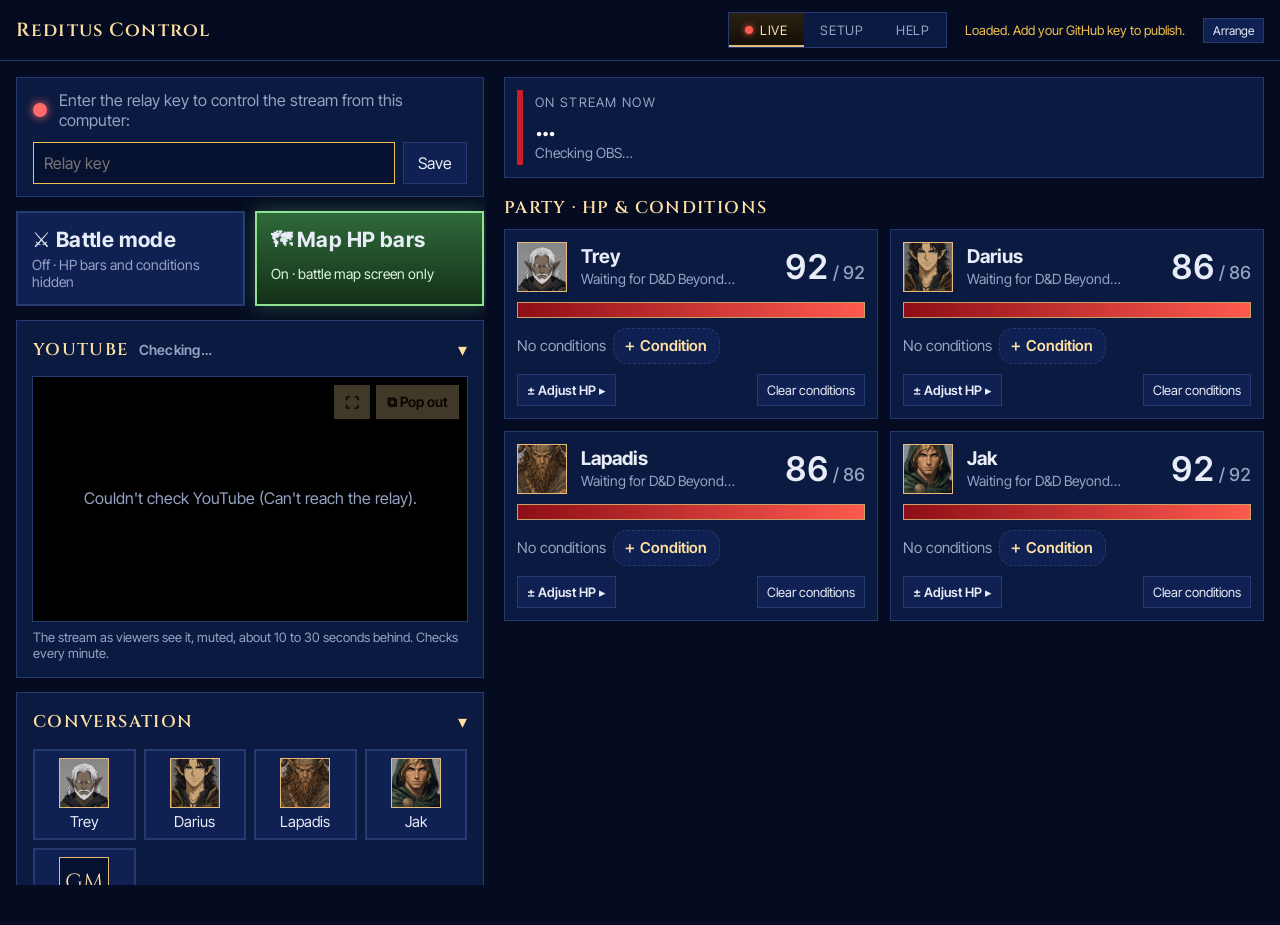
==== commit 7e885e52: "Live: conversation picker only lists characters with a camera window on Co-Authored-By: Claude Opus " ====
--- a/control.html
+++ b/control.html
@@ -1055,7 +1055,8 @@
   /* ---------- LIVE: conversation picker (tap two characters, Apply) ---------- */
   var talkPick = null;
   function talkPeople() {
-    return S.party.map(function (p) { return { id: p.id, name: p.name || p.fullName, img: p.portrait }; }).concat([{ id: "gm", name: (S.gm && S.gm.label) || "Grand Master", gm: true }]);
+    // only characters whose camera window is on (the same people as the main party screen), plus the GM
+    return S.party.filter(function (p) { return p.seat !== false; }).map(function (p) { return { id: p.id, name: p.name || p.fullName, img: p.portrait }; }).concat([{ id: "gm", name: (S.gm && S.gm.label) || "Grand Master", gm: true }]);
   }
   function renderTalk() {
     var g = $("talk-grid"); if (!g) return; g.innerHTML = "";
@@ -1292,7 +1293,6 @@
     $("fs-q").textContent = k === "talk" ? "Are they still having a conversation?" : "Still spotlighting this character?";
     $("fs-hint").textContent = "No answer in " + FS.WAIT + " seconds switches OBS back to " + mainScene() + ".";
     $("fs-count").textContent = FS.left; $("failsafe").hidden = false; $("fs-yes").focus();
-    chime();
     clearInterval(FS.tick);
     FS.tick = setInterval(function () { FS.left--; $("fs-count").textContent = Math.max(0, FS.left); if (FS.left <= 0) failsafeNo(); }, 1000);
   }
@@ -1306,12 +1306,7 @@
   $("fs-no").addEventListener("click", failsafeNo);
   addEventListener("keydown", function (e) { if (!FS.open) return; if (e.key === "Escape") { e.preventDefault(); $("fs-yes").click(); } });
   setInterval(failsafeWatch, 1000);
-  function chime() {
-    try {
-      var A = window.AudioContext || window.webkitAudioContext; if (!A) return; var ac = chime.ac || (chime.ac = new A()), t = ac.currentTime;
-      [660, 880].forEach(function (f, i) { var o = ac.createOscillator(), g = ac.createGain(); o.frequency.value = f; o.type = "sine"; g.gain.setValueAtTime(0, t + i * .18); g.gain.linearRampToValueAtTime(.18, t + i * .18 + .02); g.gain.exponentialRampToValueAtTime(.001, t + i * .18 + .5); o.connect(g).connect(ac.destination); o.start(t + i * .18); o.stop(t + i * .18 + .55); });
-    } catch (e) {}
-  }
+
 
   function paintObsButtons() {
     var o = LIVE.obs || {};
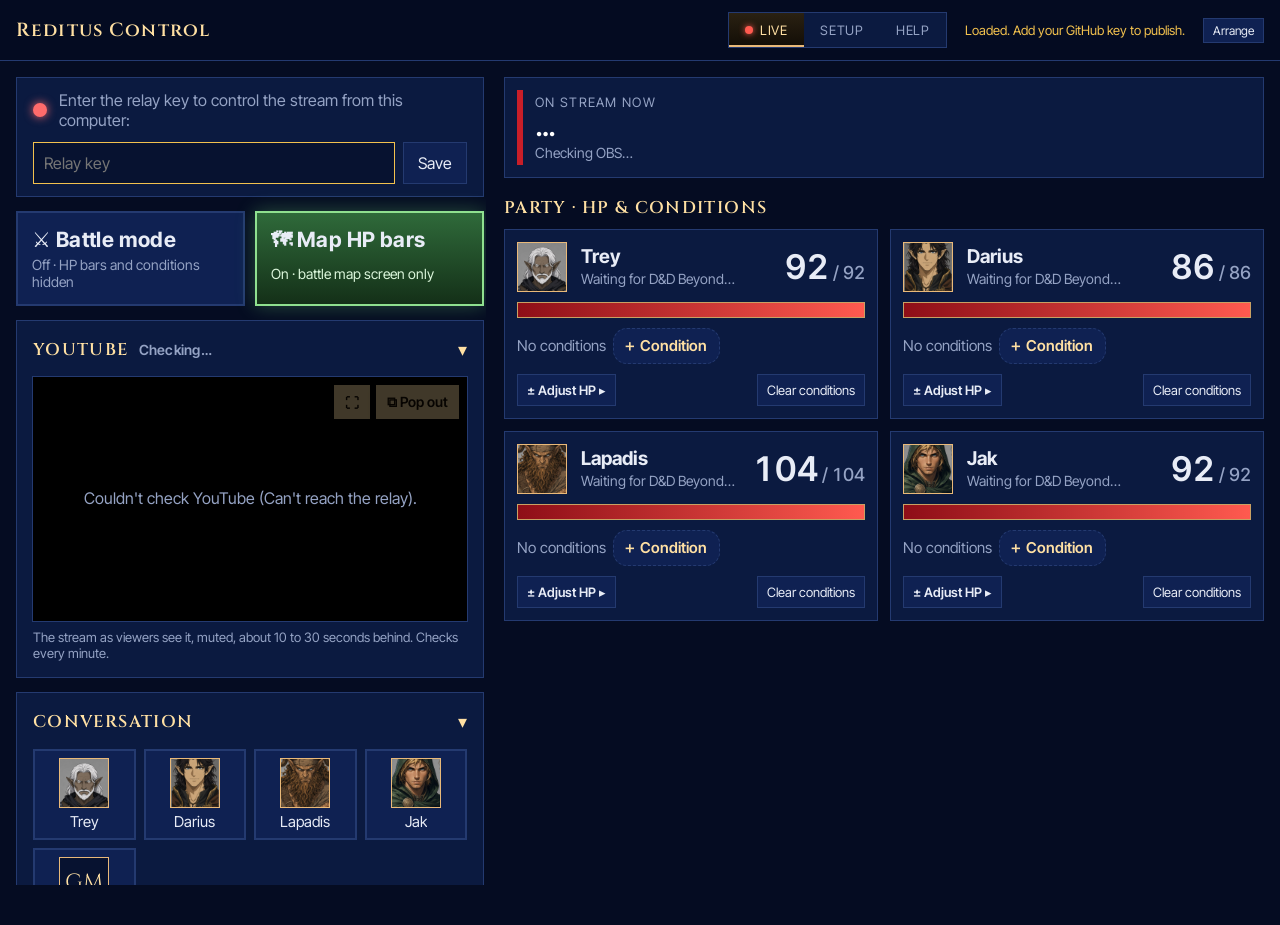
==== commit b1f2b80d: "Control panel: remove the conversation/spotlight reminder pop-up Co-Authored-By: Claude Opus 5.5 <no" ====
--- a/control.html
+++ b/control.html
@@ -187,17 +187,6 @@
 .lpmore .lpclr { margin-left: auto; }
 .lpadj { display: grid; gap: 10px; padding-top: 10px; border-top: 1px dashed var(--line); }
 .lpadj[hidden] { display: none; }
-.failsafe { position: fixed; inset: 0; z-index: 100; display: grid; place-items: center; background: rgba(2, 6, 18, .78); backdrop-filter: blur(3px); }
-.failsafe[hidden] { display: none; }
-.fsbox { width: min(760px, 92vw); background: var(--panel); border: 2px solid var(--gold-hi); box-shadow: 0 0 60px rgba(233, 185, 121, .35); padding: 34px 38px; text-align: center; animation: fsin .25s ease-out; }
-@keyframes fsin { from { transform: scale(.94); opacity: 0; } }
-.fskick { font-size: 16px; letter-spacing: .12em; text-transform: uppercase; color: var(--gold-hi); }
-.fsbox h2 { font-family: var(--display); font-size: 40px; line-height: 1.2; margin: 12px 0 28px; color: #fff; text-transform: none; letter-spacing: .01em; }
-.fsbtns { display: grid; grid-template-columns: 1fr 1fr; gap: 18px; }
-.fsbtns .btn { min-height: 96px; font-size: 30px; font-weight: 700; }
-.fsyes { background: linear-gradient(180deg, #2f6a3a, #143018); border-color: #8fe08f; color: #fff; }
-.fsno { background: linear-gradient(180deg, #c81e28, #6e0b13); border-color: #ff8a80; color: #fff; }
-.fshint { font-size: 17px; color: var(--muted); margin: 20px 0 0; }
 [data-mode="setup"] .live-only, [data-mode="help"] .live-only { display: none !important; }
 .arrange { display: inline-flex; gap: 6px; }
 .lmain { display: grid; grid-template-columns: minmax(0, 1fr); gap: 14px; align-content: start; }
@@ -408,17 +397,6 @@
   <details><summary>Camera links (VDO.Ninja)</summary><div class="body">Each player has a permanent join link (on their card) and each "… Cam" source has a permanent view link ending in <code>#p=PASSWORD</code>. Set them once and never change them. Full details are in <b>Reditus_VDO_Ninja_Guide.pdf</b>.</div></details>
 </div>
 
-<div class="failsafe" id="failsafe" hidden role="alertdialog" aria-modal="true" aria-labelledby="fs-q">
-  <div class="fsbox">
-    <div class="fskick" id="fs-kick">Conversation scene · 5 minutes</div>
-    <h2 id="fs-q">Are they still having a conversation?</h2>
-    <div class="fsbtns">
-      <button type="button" class="btn fsyes" id="fs-yes">Yes, keep it</button>
-      <button type="button" class="btn fsno" id="fs-no">No · <span id="fs-count">15</span></button>
-    </div>
-    <p class="fshint" id="fs-hint">No answer in 15 seconds switches OBS back to the main party scene.</p>
-  </div>
-</div>
 <div class="wrap mode" id="mode-setup" hidden>
   <main>
     <div class="tabs" role="tablist">
@@ -1267,47 +1245,6 @@
     }
     paintObsButtons();
   }
-  /* ---------- failsafe: conversation / spotlight left on stream ---------- */
-  var FS = { scene: "", since: 0, open: false, left: 0, tick: null, MIN: 5 * 60000, WAIT: 15 };
-  (function () { var t = +new URLSearchParams(location.search).get("failsafe"); if (t > 0) FS.MIN = t * 1000; })();   // testing: ?failsafe=SECONDS
-  function sceneKind(name) {
-    var o = LIVE.obs || {}, k = (o.kinds || {})[name];
-    if (k) return k;
-    var n = String(name || "").toLowerCase();   // OBS link not updated yet: guess from the name
-    return /conversation|convo|\btalk/.test(n) ? "talk" : /spotlight/.test(n) ? "spotlight" : /main|party/.test(n) ? "main" : "";
-  }
-  function mainScene() {
-    var o = LIVE.obs || {}, list = o.scenes || [];
-    return list.filter(function (n) { return (o.kinds || {})[n] === "main"; })[0] || list.filter(function (n) { return sceneKind(n) === "main"; })[0] || "";
-  }
-  function failsafeWatch() {
-    var o = LIVE.obs, fresh = o && !o.offline && o.current, cur = fresh ? o.current : "", k = sceneKind(cur), watch = k === "talk" || k === "spotlight";
-    if (cur !== FS.scene) { FS.scene = cur; FS.since = Date.now(); if (FS.open) closeFailsafe(); }
-    if (!watch || !mainScene()) { if (FS.open) closeFailsafe(); return; }
-    if (!FS.open && Date.now() - FS.since >= FS.MIN) openFailsafe(k);
-  }
-  function openFailsafe(k) {
-    FS.open = true; FS.left = FS.WAIT;
-    var mins = Math.round(FS.MIN / 60000);
-    $("fs-kick").textContent = (k === "talk" ? "Conversation" : "Spotlight") + " scene · " + mins + " minutes";
-    $("fs-q").textContent = k === "talk" ? "Are they still having a conversation?" : "Still spotlighting this character?";
-    $("fs-hint").textContent = "No answer in " + FS.WAIT + " seconds switches OBS back to " + mainScene() + ".";
-    $("fs-count").textContent = FS.left; $("failsafe").hidden = false; $("fs-yes").focus();
-    clearInterval(FS.tick);
-    FS.tick = setInterval(function () { FS.left--; $("fs-count").textContent = Math.max(0, FS.left); if (FS.left <= 0) failsafeNo(); }, 1000);
-  }
-  function closeFailsafe() { FS.open = false; clearInterval(FS.tick); $("failsafe").hidden = true; }
-  function failsafeNo() {
-    var m = mainScene(); closeFailsafe(); FS.since = Date.now();
-    if (!m) return;
-    sendState({ obscmd: { scene: m } }).then(function (j) { if (j) { OBS.going = m; OBS.goingAt = Date.now(); status("Switched back to " + m + ".", "good"); paintObs(); } });
-  }
-  $("fs-yes").addEventListener("click", function () { closeFailsafe(); FS.since = Date.now(); status("OK, the next check is in 5 minutes.", "good"); });
-  $("fs-no").addEventListener("click", failsafeNo);
-  addEventListener("keydown", function (e) { if (!FS.open) return; if (e.key === "Escape") { e.preventDefault(); $("fs-yes").click(); } });
-  setInterval(failsafeWatch, 1000);
-
-
   function paintObsButtons() {
     var o = LIVE.obs || {};
     Array.prototype.forEach.call(document.querySelectorAll(".oscene"), function (b) {
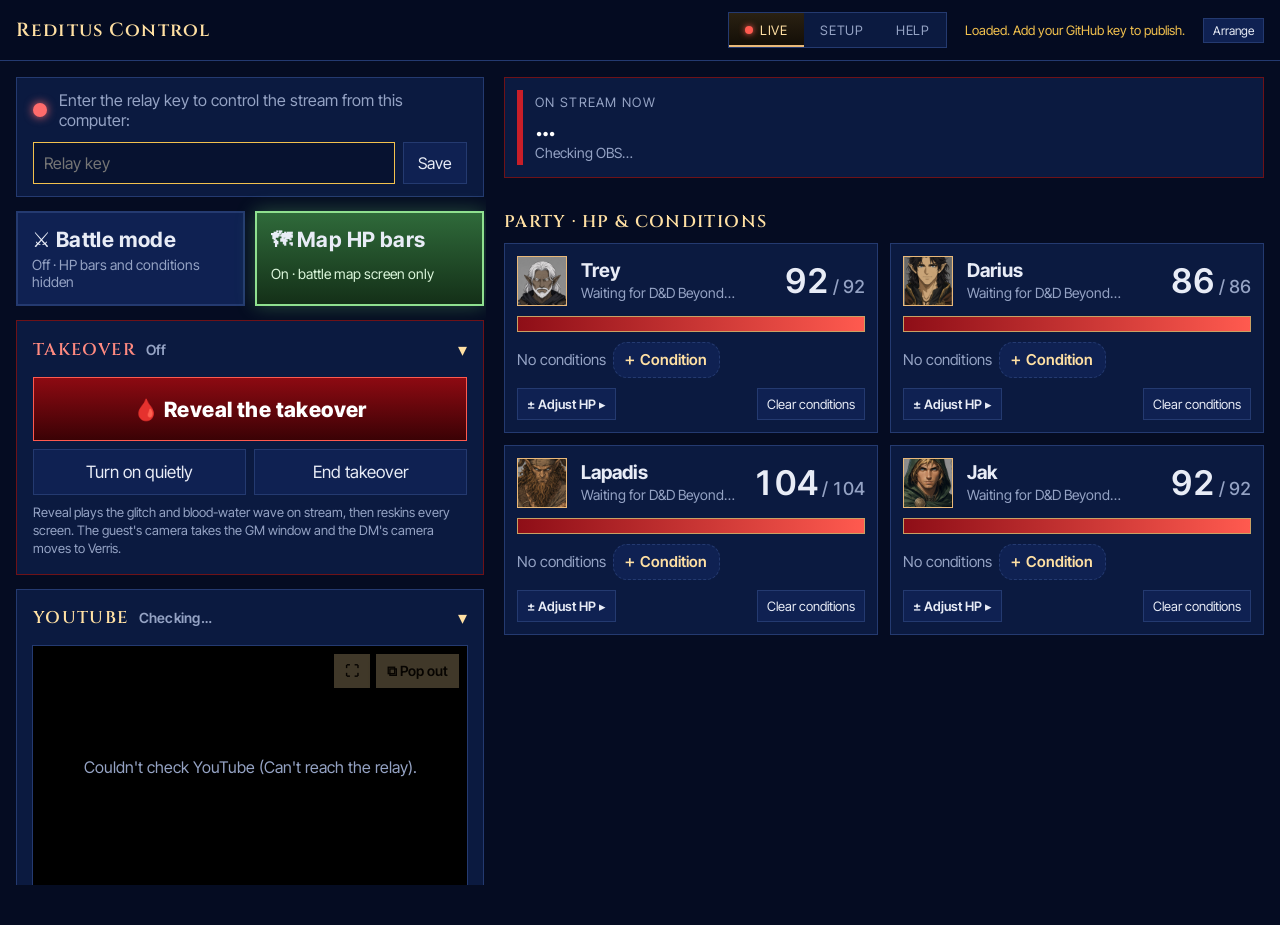
==== commit d552d0b2: "Takeover mode: guest GM takes over the stream - Live → Takeover: Reveal (glitch, static in the GM wi" ====
--- a/control.html
+++ b/control.html
@@ -190,7 +190,17 @@
 [data-mode="setup"] .live-only, [data-mode="help"] .live-only { display: none !important; }
 .arrange { display: inline-flex; gap: 6px; }
 .lmain { display: grid; grid-template-columns: minmax(0, 1fr); gap: 14px; align-content: start; }
-.lmain > .obsbar, .rail > .obsbar { margin-bottom: 0; }
+.lmain > .obsbar, .rail > .tkopanel { border-color: #6e1218; }
+.tkopanel .phead h2 { color: #ff8a80; }
+.btn.tkoreveal { width: 100%; min-height: 64px; font-size: 21px; font-weight: 800; color: #fff; background: linear-gradient(180deg, #8d0a12, #3a0205); border-color: #ff5a4f; letter-spacing: .02em; }
+.btn.tkoreveal:hover:not(:disabled) { box-shadow: 0 0 22px rgba(255, 40, 40, .55); }
+.btn.tkoreveal.armed { background: linear-gradient(180deg, #ff3b30, #8d0a12); animation: tkoarm .6s ease-in-out infinite; }
+@keyframes tkoarm { 50% { box-shadow: 0 0 26px rgba(255, 60, 50, .8); } }
+.tkorow { display: grid; grid-template-columns: 1fr 1fr; gap: 8px; margin-top: 8px; }
+.tkorow .btn { min-height: 46px; }
+.tkohint { font-size: 13px; color: var(--muted); margin-top: 8px; line-height: 1.4; }
+.ytstate.tkoon { color: #fff; background: #8d0a12; padding: 3px 9px; letter-spacing: .08em; }
+.obsbar { margin-bottom: 0; }
 .live.flip { grid-template-columns: minmax(0, 1fr) minmax(380px, 470px); }
 .live.flip .rail { order: 2; }
 .rail .obsbar { grid-template-columns: minmax(0, 1fr); }
@@ -323,6 +333,14 @@
     <button type="button" class="switch" id="b-battle" aria-pressed="false"><b>⚔ Battle mode</b><span>Off · HP bars hidden</span></button>
     <button type="button" class="switch map" id="b-mapbars" aria-pressed="true"><b>🗺 Map HP bars</b><span>On · battle map screen only</span></button>
   </div>
+  <div class="panel fold dpanel tkopanel" id="tko-panel" data-fold="tko" data-panel="tko">
+    <button type="button" class="phead" aria-expanded="true"><h2>Takeover</h2><span class="ytstate" id="tko-state">Off</span><span class="chev">▾</span></button>
+    <div class="pbody">
+      <button type="button" class="btn big tkoreveal" id="tko-reveal">🩸 Reveal the takeover</button>
+      <div class="tkorow"><button type="button" class="btn" id="tko-quiet">Turn on quietly</button><button type="button" class="btn" id="tko-end">End takeover</button></div>
+      <div class="tkohint" id="tko-hint">Reveal plays the glitch and blood-water wave on stream, then reskins every screen. The guest's camera takes the GM window and the DM's camera moves to Verris.</div>
+    </div>
+  </div>
   <div class="panel fold dpanel" id="yt-panel" data-fold="yt" data-panel="yt">
     <button type="button" class="phead" aria-expanded="true"><h2>YouTube</h2><span class="ytstate" id="yt-state">Checking…</span><span class="chev">▾</span></button>
     <div class="pbody">
@@ -485,6 +503,7 @@
 
   /* ---------- tooltips: every Setup field with a ? explains itself ---------- */
   var TIPS = {
+    "Guest GM nameplate": "The name on the GM window while a takeover is on (the guest GM's camera).",
     "Show HP numbers on the bars": "On: the bar shows “60 / 92”. Off: just the coloured bar, no numbers. Either way the frame pulses red when someone is under 15% HP.",
     "YouTube channel (live preview)": "The channel Live mode watches. A UC… channel id or an @handle. When it goes live, a muted preview of the stream pops up in Live mode.",
     "YouTube preview in Live mode": "Untick to hide the YouTube preview and stop checking whether the channel is live.",
@@ -736,6 +755,16 @@
   function renderShow() {
     var root = $("s-show"); root.innerHTML = "";
     S.show = S.show || {}; S.gm = S.gm || {};
+    var tc = document.createElement("div"); tc.className = "card"; tc.innerHTML = "<h3>Takeover</h3>";
+    var tg = document.createElement("div"); tg.className = "grid2";
+    var T = function () { S.takeover = S.takeover || {}; return S.takeover; };
+    tg.appendChild(field("Guest GM nameplate", (S.takeover && S.takeover.gmLabel) || "Guest GM", function (v) { T().gmLabel = v; }, { id: "t-label" }));
+    tg.appendChild(field("DM plays during takeover", (S.takeover && S.takeover.dmAs) || "verris", function (v) { T().dmAs = v; }, { id: "t-as", options: S.party.map(function (p) { return [p.id, p.name || p.fullName]; }) }));
+    tc.appendChild(tg);
+    var th = document.createElement("p"); th.className = "hint";
+    th.innerHTML = "During a takeover the <b>Takeover Cam</b> source (the guest's camera) fills the GM window and <b>GM Cam</b> (the regular DM) moves to this character's seat. Start it from Live mode → Takeover.";
+    tc.appendChild(th); root.appendChild(tc);
+
     var c = document.createElement("div"); c.className = "card"; c.innerHTML = "<h3>Show</h3>";
     var g = document.createElement("div"); g.className = "grid";
     g.appendChild(field("Episode number", S.show.episode, function (v) { S.show.episode = v; }, { type: "number", min: 1, id: "s-ep" }));
@@ -850,6 +879,9 @@
       if (!FEATPEND) LIVE.featured = j.featured || {};
       LIVE.talk = j.talk && j.talk.a ? j.talk : null; LIVE.seen = Date.now(); paintTalk();
       LIVE.obs = j.obs || null; LIVE.serverT = j.t || 0; paintObs();
+      var tk = j.takeover || null, was = tkoOn();
+      LIVE.takeover = tk; if (tkoOn() !== was) { renderBattle(); paintBattle(); renderTalk(); }
+      paintTko();
       // keep values we're still sending, so the numbers don't jump back while a click is in flight
       LIVE.manual = Object.assign({}, j.manual || {}, hpPending);
       hpErr = LIVE.battle === null ? "The relay has no storage yet (KV not bound), so battle mode and manual HP can't be saved." : "";
@@ -913,7 +945,7 @@
   function renderBattle() {
     var root = $("live-party"); if (!root) return; root.innerHTML = "";
     // only characters with a camera window on (Setup → Party → Camera window); Verris-style NPCs stay off this list
-    S.party.filter(function (p) { return p.seat !== false; }).forEach(function (p) {
+    S.party.filter(onCam).forEach(function (p) {
       var c = document.createElement("div"); c.className = "lpc"; c.setAttribute("data-pid", p.id);
       c.innerHTML = '<div class="lph"><img alt="" src="' + esc(p.portrait || "") + '"><div class="nm"><b title="' + esc(p.fullName || p.name) + '">' + esc(p.name || p.fullName) + '</b><small class="src"></small></div>' +
         '<div class="hpnum"><span class="cur">–</span><small> / <span class="max">–</span></small> <span class="tmp"></span></div></div>' +
@@ -1032,9 +1064,12 @@
 
   /* ---------- LIVE: conversation picker (tap two characters, Apply) ---------- */
   var talkPick = null;
+  // who is at the table: camera window on, plus the DM's own character while a takeover is on
+  function tkoOn() { return !!(LIVE.takeover && LIVE.takeover.on); }
+  function onCam(p) { return p.seat !== false || (tkoOn() && p.id === ((S.takeover && S.takeover.dmAs) || "verris")); }
   function talkPeople() {
     // only characters whose camera window is on (the same people as the main party screen), plus the GM
-    return S.party.filter(function (p) { return p.seat !== false; }).map(function (p) { return { id: p.id, name: p.name || p.fullName, img: p.portrait }; }).concat([{ id: "gm", name: (S.gm && S.gm.label) || "Grand Master", gm: true }]);
+    return S.party.filter(onCam).map(function (p) { return { id: p.id, name: p.name || p.fullName, img: p.portrait }; }).concat([{ id: "gm", name: tkoOn() ? ((S.takeover && S.takeover.gmLabel) || "Guest GM") : ((S.gm && S.gm.label) || "Grand Master"), gm: true }]);
   }
   function renderTalk() {
     var g = $("talk-grid"); if (!g) return; g.innerHTML = "";
@@ -1204,6 +1239,31 @@
     }
   }
   setInterval(ytPoll, 60000);
+
+  /* ---------- LIVE: takeover (a guest GM takes over the stream) ---------- */
+  var TKARM = null;
+  function paintTko() {
+    var on = tkoOn(), st = $("tko-state");
+    st.textContent = on ? "ON" : "Off"; st.className = "ytstate" + (on ? " tkoon" : "");
+    $("tko-reveal").disabled = on; $("tko-quiet").disabled = on; $("tko-end").disabled = !on;
+    if (on) { $("tko-reveal").classList.remove("armed"); $("tko-reveal").textContent = "🩸 Takeover is on"; }
+    else if (!TKARM) $("tko-reveal").textContent = "🩸 Reveal the takeover";
+  }
+  $("tko-reveal").addEventListener("click", function () {
+    var b = this;
+    if (!TKARM) {   // two taps, so it can't go off by accident
+      b.classList.add("armed"); b.textContent = "Tap again to reveal it ON STREAM";
+      TKARM = setTimeout(function () { TKARM = null; b.classList.remove("armed"); paintTko(); }, 3500); return;
+    }
+    clearTimeout(TKARM); TKARM = null; b.classList.remove("armed");
+    sendState({ takeover: { on: true, reveal: true } }).then(function (j) { if (j) { LIVE.takeover = { on: true }; paintTko(); renderBattle(); paintBattle(); renderTalk(); status("Takeover revealed: the stream glitches and floods red within a few seconds.", "good"); } });
+  });
+  $("tko-quiet").addEventListener("click", function () {
+    sendState({ takeover: { on: true, reveal: false } }).then(function (j) { if (j) { LIVE.takeover = { on: true }; paintTko(); renderBattle(); paintBattle(); renderTalk(); status("Takeover on (no reveal).", "good"); } });
+  });
+  $("tko-end").addEventListener("click", function () {
+    sendState({ takeover: { on: false } }).then(function (j) { if (j) { LIVE.takeover = { on: false }; paintTko(); renderBattle(); paintBattle(); renderTalk(); status("Takeover ended: back to the normal look.", "good"); } });
+  });
 
   /* ---------- LIVE: OBS scenes (through the OBS link page running inside OBS) ---------- */
   var OBS = { armed: null, armTimer: null, going: null, goingAt: 0, sig: "" };
@@ -1259,7 +1319,7 @@
   }
 
   /* ---------- LIVE: arrange panels (drag, only while Arrange is on; saved on this computer) ---------- */
-  var LAYOUT_DEF = { rail: ["conn", "switches", "yt", "talk"], main: ["obs", "party"], flip: false };
+  var LAYOUT_DEF = { rail: ["conn", "switches", "tko", "yt", "talk"], main: ["obs", "party"], flip: false };
   var ARR = { on: false, drag: null, line: null };
   function panelEl(id) { return document.querySelector('[data-panel="' + id + '"]'); }
   function zoneEl(z) { return document.querySelector('.dzone[data-zone="' + z + '"]'); }
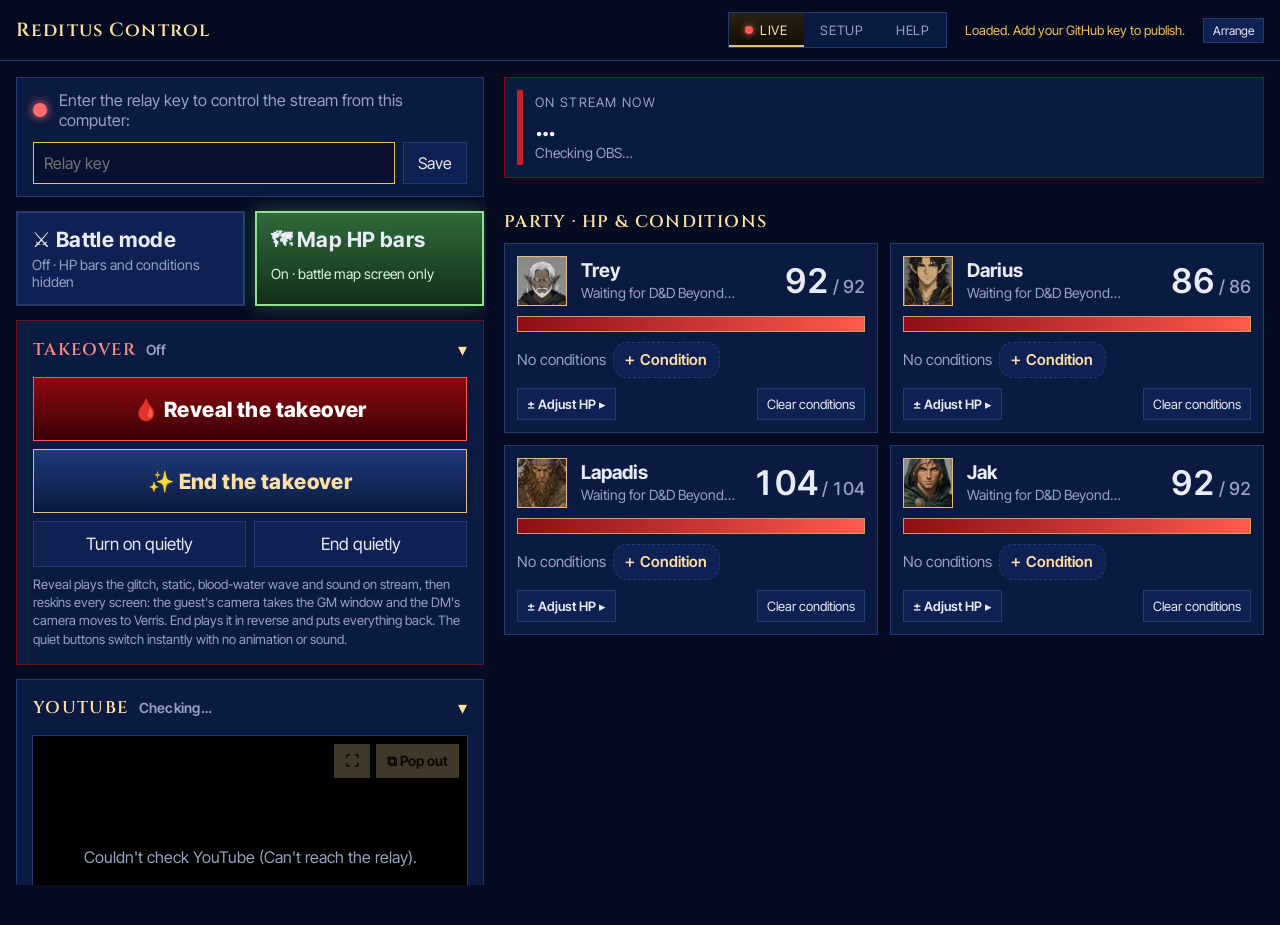
==== commit 814ca78e: "Takeover: on-air exit (glitch, static, wave back to normal, rising sound) End the takeover (two taps" ====
--- a/control.html
+++ b/control.html
@@ -196,6 +196,8 @@
 .btn.tkoreveal:hover:not(:disabled) { box-shadow: 0 0 22px rgba(255, 40, 40, .55); }
 .btn.tkoreveal.armed { background: linear-gradient(180deg, #ff3b30, #8d0a12); animation: tkoarm .6s ease-in-out infinite; }
 @keyframes tkoarm { 50% { box-shadow: 0 0 26px rgba(255, 60, 50, .8); } }
+.btn.tkoexit { margin-top: 8px; background: linear-gradient(180deg, #1f3a7a, #0b1a40); border-color: #e9b979; color: #ffe0a3; }
+.btn.tkoexit.armed { background: linear-gradient(180deg, #e9b979, #a8743a); color: #1c1205; }
 .tkorow { display: grid; grid-template-columns: 1fr 1fr; gap: 8px; margin-top: 8px; }
 .tkorow .btn { min-height: 46px; }
 .tkohint { font-size: 13px; color: var(--muted); margin-top: 8px; line-height: 1.4; }
@@ -337,8 +339,9 @@
     <button type="button" class="phead" aria-expanded="true"><h2>Takeover</h2><span class="ytstate" id="tko-state">Off</span><span class="chev">▾</span></button>
     <div class="pbody">
       <button type="button" class="btn big tkoreveal" id="tko-reveal">🩸 Reveal the takeover</button>
-      <div class="tkorow"><button type="button" class="btn" id="tko-quiet">Turn on quietly</button><button type="button" class="btn" id="tko-end">End takeover</button></div>
-      <div class="tkohint" id="tko-hint">Reveal plays the glitch and blood-water wave on stream, then reskins every screen. The guest's camera takes the GM window and the DM's camera moves to Verris.</div>
+      <button type="button" class="btn big tkoreveal tkoexit" id="tko-end">✨ End the takeover</button>
+      <div class="tkorow"><button type="button" class="btn" id="tko-quiet">Turn on quietly</button><button type="button" class="btn" id="tko-endq">End quietly</button></div>
+      <div class="tkohint" id="tko-hint">Reveal plays the glitch, static, blood-water wave and sound on stream, then reskins every screen: the guest's camera takes the GM window and the DM's camera moves to Verris. End plays it in reverse and puts everything back. The quiet buttons switch instantly with no animation or sound.</div>
     </div>
   </div>
   <div class="panel fold dpanel" id="yt-panel" data-fold="yt" data-panel="yt">
@@ -1245,25 +1248,24 @@
   function paintTko() {
     var on = tkoOn(), st = $("tko-state");
     st.textContent = on ? "ON" : "Off"; st.className = "ytstate" + (on ? " tkoon" : "");
-    $("tko-reveal").disabled = on; $("tko-quiet").disabled = on; $("tko-end").disabled = !on;
-    if (on) { $("tko-reveal").classList.remove("armed"); $("tko-reveal").textContent = "🩸 Takeover is on"; }
-    else if (!TKARM) $("tko-reveal").textContent = "🩸 Reveal the takeover";
-  }
-  $("tko-reveal").addEventListener("click", function () {
-    var b = this;
-    if (!TKARM) {   // two taps, so it can't go off by accident
-      b.classList.add("armed"); b.textContent = "Tap again to reveal it ON STREAM";
+    $("tko-reveal").hidden = on; $("tko-quiet").disabled = on; $("tko-end").hidden = !on; $("tko-endq").disabled = !on;
+    if (!TKARM) { $("tko-reveal").textContent = "🩸 Reveal the takeover"; $("tko-end").textContent = "✨ End the takeover"; }
+  }
+  // two taps for the on-air moments, so they can't go off by accident
+  function armed(b, label, go) {
+    if (!TKARM) {
+      b.classList.add("armed"); b.textContent = label;
       TKARM = setTimeout(function () { TKARM = null; b.classList.remove("armed"); paintTko(); }, 3500); return;
     }
-    clearTimeout(TKARM); TKARM = null; b.classList.remove("armed");
-    sendState({ takeover: { on: true, reveal: true } }).then(function (j) { if (j) { LIVE.takeover = { on: true }; paintTko(); renderBattle(); paintBattle(); renderTalk(); status("Takeover revealed: the stream glitches and floods red within a few seconds.", "good"); } });
-  });
-  $("tko-quiet").addEventListener("click", function () {
-    sendState({ takeover: { on: true, reveal: false } }).then(function (j) { if (j) { LIVE.takeover = { on: true }; paintTko(); renderBattle(); paintBattle(); renderTalk(); status("Takeover on (no reveal).", "good"); } });
-  });
-  $("tko-end").addEventListener("click", function () {
-    sendState({ takeover: { on: false } }).then(function (j) { if (j) { LIVE.takeover = { on: false }; paintTko(); renderBattle(); paintBattle(); renderTalk(); status("Takeover ended: back to the normal look.", "good"); } });
-  });
+    clearTimeout(TKARM); TKARM = null; b.classList.remove("armed"); go();
+  }
+  function setTko(on, reveal, msg) {
+    sendState({ takeover: { on: on, reveal: reveal } }).then(function (j) { if (j) { LIVE.takeover = { on: on }; paintTko(); renderBattle(); paintBattle(); renderTalk(); status(msg, "good"); } });
+  }
+  $("tko-reveal").addEventListener("click", function () { armed(this, "Tap again to reveal it ON STREAM", function () { setTko(true, true, "Takeover revealed: the stream glitches and floods red within a few seconds."); }); });
+  $("tko-end").addEventListener("click", function () { armed(this, "Tap again to end it ON STREAM", function () { setTko(false, true, "Ending the takeover: the stream glitches and washes back to normal within a few seconds."); }); });
+  $("tko-quiet").addEventListener("click", function () { setTko(true, false, "Takeover on (no reveal)."); });
+  $("tko-endq").addEventListener("click", function () { setTko(false, false, "Takeover ended quietly: back to the normal look."); });
 
   /* ---------- LIVE: OBS scenes (through the OBS link page running inside OBS) ---------- */
   var OBS = { armed: null, armTimer: null, going: null, goingAt: 0, sig: "" };
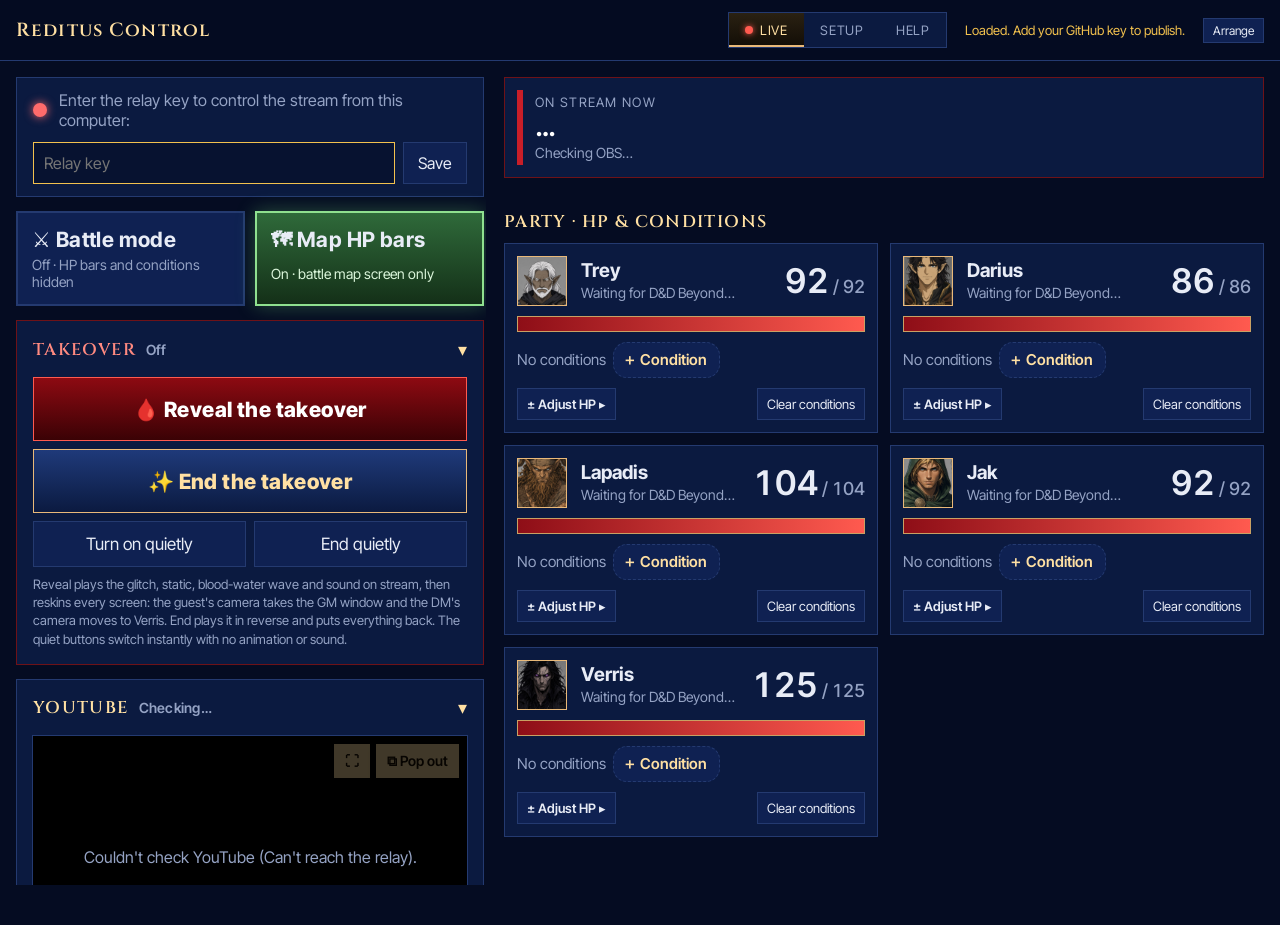
==== commit fef4af67: "Setup → Takeover: set the DM's and guest's camera source names Co-Authored-By: Claude Opus 5.5 <nore" ====
--- a/control.html
+++ b/control.html
@@ -763,9 +763,11 @@
     var T = function () { S.takeover = S.takeover || {}; return S.takeover; };
     tg.appendChild(field("Guest GM nameplate", (S.takeover && S.takeover.gmLabel) || "Guest GM", function (v) { T().gmLabel = v; }, { id: "t-label" }));
     tg.appendChild(field("DM plays during takeover", (S.takeover && S.takeover.dmAs) || "verris", function (v) { T().dmAs = v; }, { id: "t-as", options: S.party.map(function (p) { return [p.id, p.name || p.fullName]; }) }));
+    tg.appendChild(field("DM's camera source name in OBS", (S.takeover && S.takeover.dmCam) || "GM Cam", function (v) { T().dmCam = v.trim() || "GM Cam"; }, { id: "t-dmcam" }));
+    tg.appendChild(field("Guest's camera source name in OBS", (S.takeover && S.takeover.cam) || "Takeover Cam", function (v) { T().cam = v.trim() || "Takeover Cam"; }, { id: "t-cam" }));
     tc.appendChild(tg);
     var th = document.createElement("p"); th.className = "hint";
-    th.innerHTML = "During a takeover the <b>Takeover Cam</b> source (the guest's camera) fills the GM window and <b>GM Cam</b> (the regular DM) moves to this character's seat. Start it from Live mode → Takeover.";
+    th.innerHTML = "During a takeover the guest's camera source fills the GM window and the DM's camera source moves to this character's seat. The names must match the sources in OBS exactly, and the DM's camera must sit directly in each scene (not inside a group or nested scene) so it can be moved. Start it from Live mode → Takeover.";
     tc.appendChild(th); root.appendChild(tc);
 
     var c = document.createElement("div"); c.className = "card"; c.innerHTML = "<h3>Show</h3>";
@@ -891,7 +893,10 @@
       paintBattle();
     }).catch(function () { hpErr = "Can't reach the relay."; paintBattle(); });
   }
-  setInterval(relayPoll, 3000);
+  // every 3 s while you're looking at it; every 30 s when the tab is in the background (saves the relay's daily allowance)
+  var relayLast = 0;
+  setInterval(function () { if (!document.hidden || Date.now() - relayLast > 30000) { relayLast = Date.now(); relayPoll(); } }, 3000);
+  document.addEventListener("visibilitychange", function () { if (!document.hidden) { relayLast = Date.now(); relayPoll(); } });
   function sendState(body) {
     var u = relayUrl();
     if (!u) { status("Add the HP relay address first (Setup → Show & GM).", "bad"); return Promise.reject(); }
@@ -1125,7 +1130,7 @@
   var POPS = {}, POPLAST = {};
   function popUrl(id) {
     if (id === "setup") { var sc = $("pv-scene").value; return "preview.html?id=setup&scene=" + sc + (sc === "spotlight" ? "&focus=" + encodeURIComponent($("pv-focus").value || "") : "") + ($("pv-art").checked ? "&under=1" : ""); }
-    if (id === "talk") return "preview.html?id=talk&scene=talk&under=1";
+    if (id === "talk") return "preview.html?id=talk&scene=talk&under=1&relay=0";
     if (id === "yt") return "preview.html?id=yt&yt=" + encodeURIComponent(YT.live ? YT.videoId : "none");
   }
   function openPop(id) {
@@ -1171,7 +1176,7 @@
   function talkShown() { var l = LIVE.talk; return talkPick && talkPick.a && talkPick.b ? talkPick : l; }
   function tpvLoad() {
     if (tpvLoaded) return; tpvLoaded = true;
-    var u = "index.html?scene=talk&t=" + Date.now();
+    var u = "index.html?scene=talk&relay=0&t=" + Date.now();
     var n = 0, onl = function () { if (++n < 2) return; setTimeout(function () { var l = LIVE.talk, t = talkPick && talkPick.a && talkPick.b ? talkPick : l; tpvSend(t, true); }, 300); };
     tpv.addEventListener("load", onl); tpvu.addEventListener("load", onl);
     tpvu.src = u + "&layer=under"; tpv.src = u; tfit();
@@ -1241,7 +1246,7 @@
       box.insertBefore(m, box.firstChild);
     }
   }
-  setInterval(ytPoll, 60000);
+  setInterval(function () { if (!document.hidden) ytPoll(); }, 60000);
 
   /* ---------- LIVE: takeover (a guest GM takes over the stream) ---------- */
   var TKARM = null;
